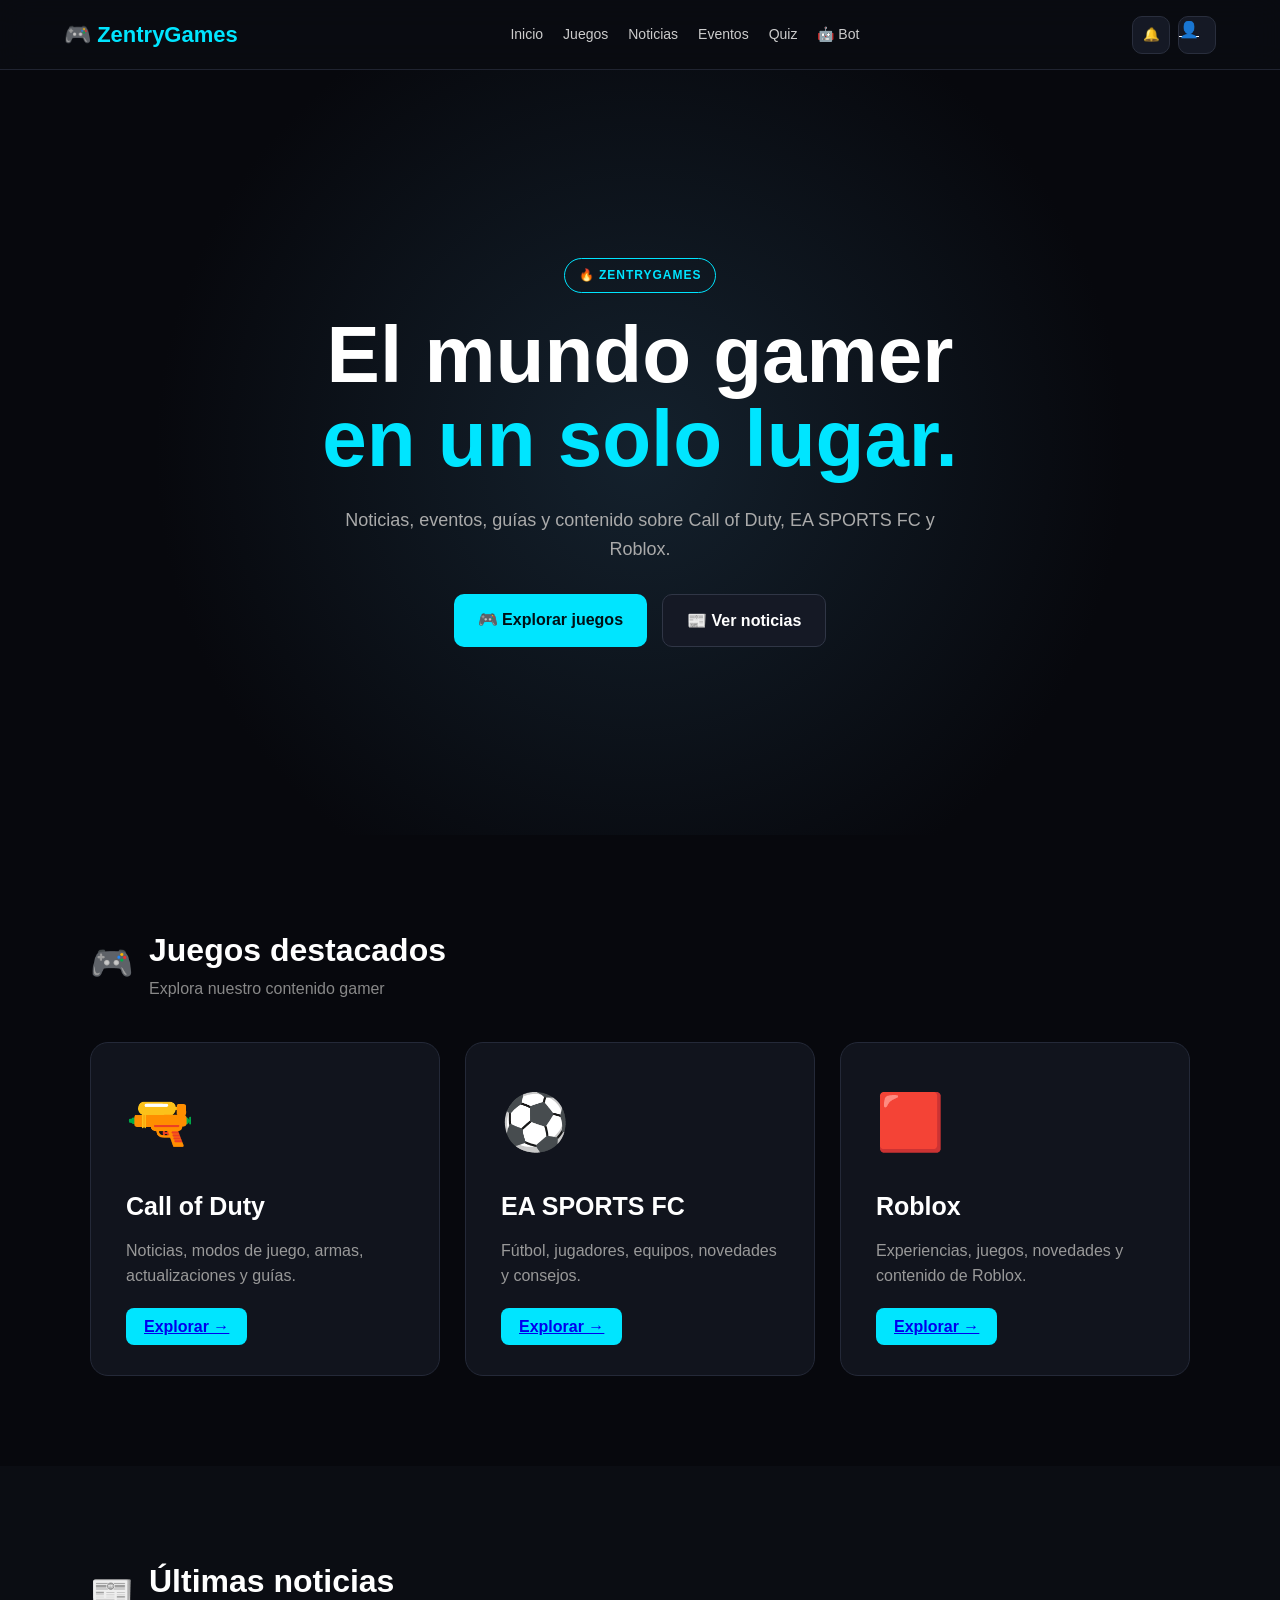
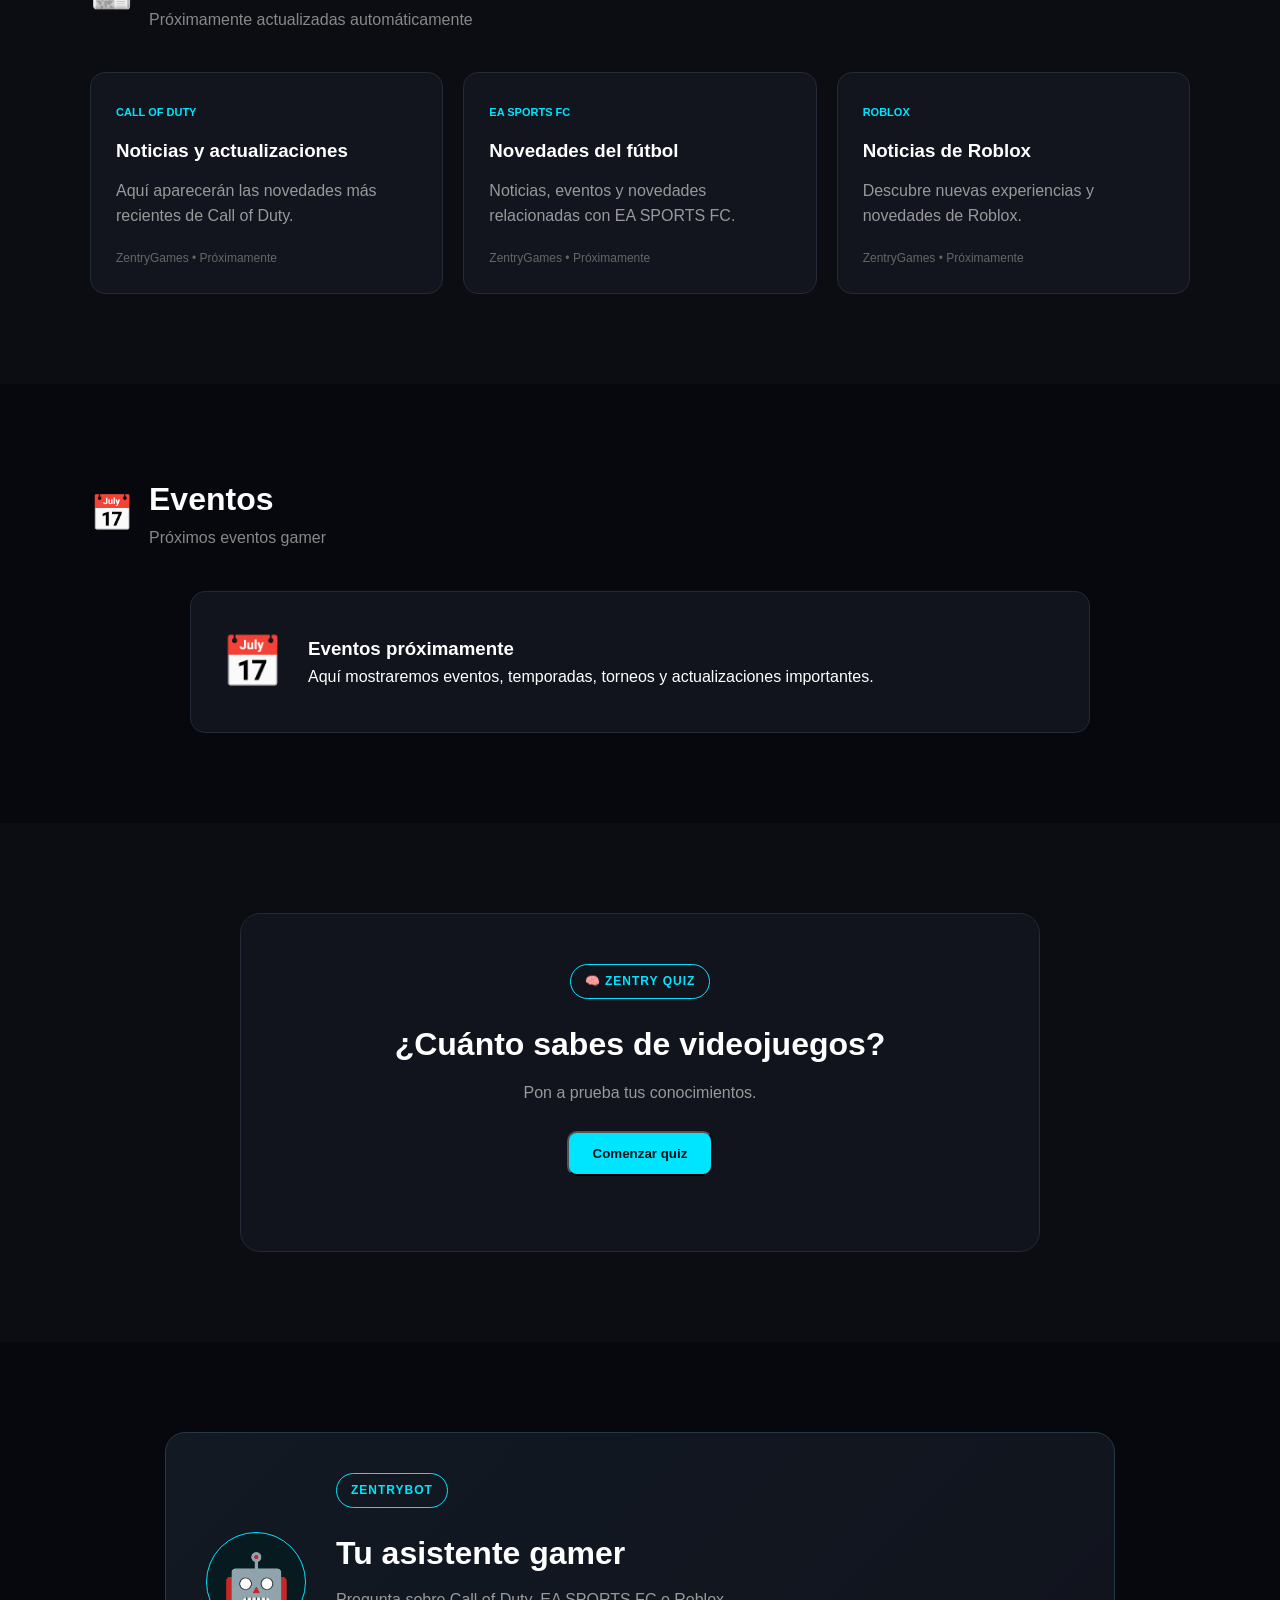
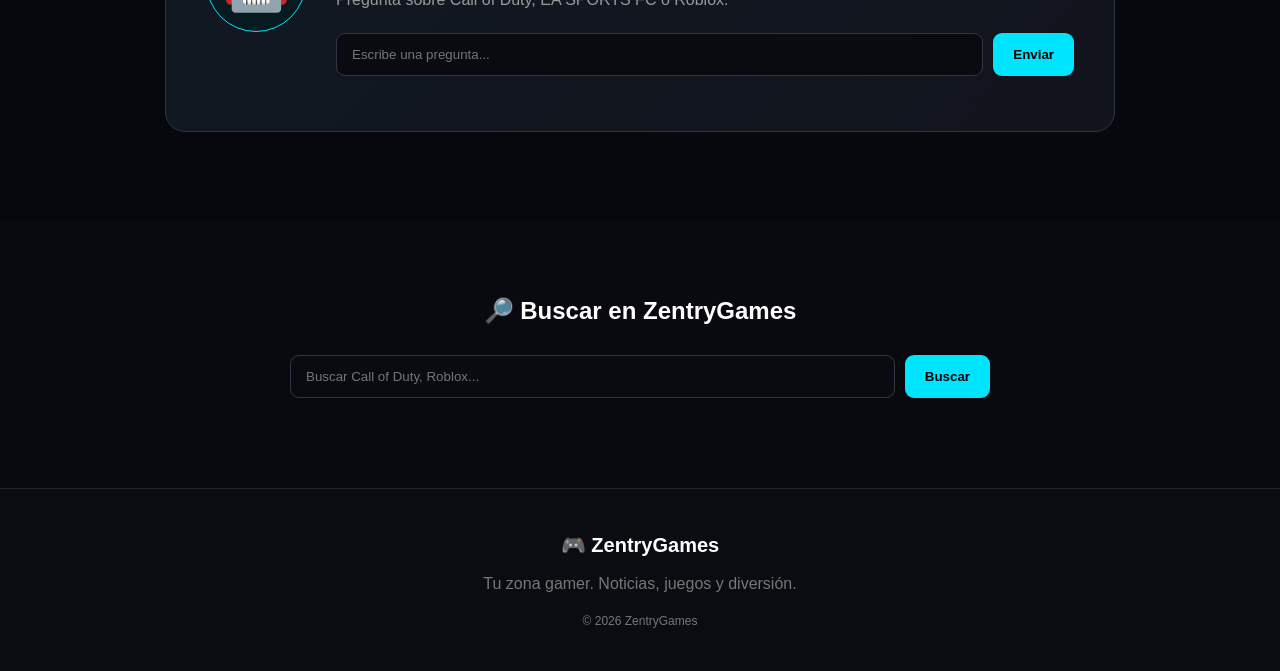
==== index.html @ 91743ddb "Update notification button with an ID" ====
<!DOCTYPE html>
<html lang="es">
<head>
    <meta charset="UTF-8">
    <meta name="viewport" content="width=device-width, initial-scale=1.0">

    <meta name="description" content="ZentryGames - Noticias, guías, eventos y contenido gamer">

    <title>ZentryGames 🎮</title>

    <link rel="stylesheet" href="style.css">
</head>

<body>

<header class="header">

    <div class="logo">
        🎮 <span>ZentryGames</span>
    </div>

    <nav class="nav">

        <a href="#inicio">Inicio</a>
        <a href="#juegos">Juegos</a>
        <a href="#noticias">Noticias</a>
        <a href="#eventos">Eventos</a>
        <a href="#quiz">Quiz</a>
        <a href="#bot">🤖 Bot</a>

    </nav>

    <div class="header-actions">

    <button id="notificationBtn" class="icon-btn" title="Notificaciones">
    🔔
    </button>

    <a href="perfil.html" class="icon-btn profile-link" title="Perfil">
        👤
    </a>

    </div>

</header>


<main>

    <!-- HERO -->

    <section id="inicio" class="hero">

        <div class="hero-content">

            <span class="badge">🔥 ZENTRYGAMES</span>

            <h1>
                El mundo gamer<br>
                <span>en un solo lugar.</span>
            </h1>

            <p>
                Noticias, eventos, guías y contenido sobre
                Call of Duty, EA SPORTS FC y Roblox.
            </p>

            <div class="hero-buttons">

                <a href="#juegos" class="btn primary">
                    🎮 Explorar juegos
                </a>

                <a href="#noticias" class="btn secondary">
                    📰 Ver noticias
                </a>

            </div>

        </div>

    </section>


    <!-- JUEGOS -->

    <section id="juegos" class="section">

        <div class="section-title">

            <span>🎮</span>

            <div>
                <h2>Juegos destacados</h2>
                <p>Explora nuestro contenido gamer</p>
            </div>

        </div>


        <div class="cards">

            <article class="game-card cod">

                <div class="game-icon">🔫</div>

                <h3>Call of Duty</h3>

                <p>
                    Noticias, modos de juego, armas,
                    actualizaciones y guías.
                </p>

                <a href="cod.html" class="card-btn"> 
                   Explorar →
                </a>

            </article>


            <article class="game-card fifa">

                <div class="game-icon">⚽</div>

                <h3>EA SPORTS FC</h3>

                <p>
                    Fútbol, jugadores, equipos,
                    novedades y consejos.
                </p>

                <a href="fc.html" class="card-btn">
                   Explorar →
                </a>
            
            </article>


            <article class="game-card roblox">

                <div class="game-icon">🟥</div>

                <h3>Roblox</h3>

                <p>
                    Experiencias, juegos, novedades
                    y contenido de Roblox.
                </p>

                <a href="roblox.html" class="card-btn">
                   Explorar →
                </a>

            </article>

        </div>

    </section>


    <!-- NOTICIAS -->

    <section id="noticias" class="section dark-section">

        <div class="section-title">

            <span>📰</span>

            <div>
                <h2>Últimas noticias</h2>
                <p>Próximamente actualizadas automáticamente</p>
            </div>

        </div>


        <div class="news-grid">

            <article class="news-card">

                <span class="news-tag">CALL OF DUTY</span>

                <h3>Noticias y actualizaciones</h3>

                <p>
                    Aquí aparecerán las novedades más recientes
                    de Call of Duty.
                </p>

                <span class="news-date">ZentryGames • Próximamente</span>

            </article>


            <article class="news-card">

                <span class="news-tag">EA SPORTS FC</span>

                <h3>Novedades del fútbol</h3>

                <p>
                    Noticias, eventos y novedades relacionadas
                    con EA SPORTS FC.
                </p>

                <span class="news-date">ZentryGames • Próximamente</span>

            </article>


            <article class="news-card">

                <span class="news-tag">ROBLOX</span>

                <h3>Noticias de Roblox</h3>

                <p>
                    Descubre nuevas experiencias y novedades
                    de Roblox.
                </p>

                <span class="news-date">ZentryGames • Próximamente</span>

            </article>

        </div>

    </section>


    <!-- EVENTOS -->

    <section id="eventos" class="section">

        <div class="section-title">

            <span>📅</span>

            <div>
                <h2>Eventos</h2>
                <p>Próximos eventos gamer</p>
            </div>

        </div>


        <div class="event-box">

            <div class="event-icon">📅</div>

            <div>

                <h3>Eventos próximamente</h3>

                <p>
                    Aquí mostraremos eventos, temporadas,
                    torneos y actualizaciones importantes.
                </p>

            </div>

        </div>

    </section>


    <!-- QUIZ -->

    <section id="quiz" class="section dark-section">

        <div class="quiz-box">

            <span class="badge">🧠 ZENTRY QUIZ</span>

            <h2>¿Cuánto sabes de videojuegos?</h2>

            <p>
                Pon a prueba tus conocimientos.
            </p>

            <button id="startQuiz" class="btn primary">
                Comenzar quiz
            </button>

            <div id="quizArea"></div>

        </div>

    </section>


    <!-- ZENTRYBOT -->

    <section id="bot" class="section">

        <div class="bot-box">

            <div class="bot-avatar">
                🤖
            </div>

            <div class="bot-content">

                <span class="badge">ZENTRYBOT</span>

                <h2>Tu asistente gamer</h2>

                <p>
                    Pregunta sobre Call of Duty, EA SPORTS FC
                    o Roblox.
                </p>

                <div class="bot-input">

                    <input
                        id="botInput"
                        type="text"
                        placeholder="Escribe una pregunta..."
                    >

                    <button id="botSend">
                        Enviar
                    </button>

                </div>

                <div id="botResponse" class="bot-response"></div>

            </div>

        </div>

    </section>


    <!-- BUSCADOR -->

    <section class="search-section">

        <h2>🔎 Buscar en ZentryGames</h2>

        <div class="search-box">

            <input
                id="searchInput"
                type="search"
                placeholder="Buscar Call of Duty, Roblox..."
            >

            <button id="searchButton">
                Buscar
            </button>

        </div>

        <div id="searchResult"></div>

    </section>

</main>


<footer>

    <div class="footer-logo">
        🎮 ZentryGames
    </div>

    <p>
        Tu zona gamer. Noticias, juegos y diversión.
    </p>

    <p class="copyright">
        © 2026 ZentryGames
    </p>

</footer>


<script src="script.js"></script>

</body>
</html>
---- style.css ----
* {
    margin: 0;
    padding: 0;
    box-sizing: border-box;
}

html {
    scroll-behavior: smooth;
}

body {
    font-family: Arial, sans-serif;
    background: #07080d;
    color: white;
    line-height: 1.6;
}


/* HEADER */

.header {
    position: sticky;
    top: 0;
    z-index: 100;

    min-height: 70px;
    padding: 15px 5%;

    display: flex;
    align-items: center;
    justify-content: space-between;
    gap: 20px;

    background: rgba(10, 12, 18, 0.92);
    backdrop-filter: blur(15px);

    border-bottom: 1px solid #202431;
}

.logo {
    font-size: 22px;
    font-weight: bold;
    white-space: nowrap;
}

.logo span {
    color: #00e5ff;
}

.nav {
    display: flex;
    gap: 20px;
    flex-wrap: wrap;
    justify-content: center;
}

.nav a {
    color: #ccc;
    text-decoration: none;
    font-size: 14px;

    transition: 0.3s;
}

.nav a:hover {
    color: #00e5ff;
}

.header-actions {
    display: flex;
    gap: 8px;
}

.icon-btn {
    width: 38px;
    height: 38px;

    padding: 0;

    background: #151925;
    color: white;

    border: 1px solid #292e3d;
    border-radius: 10px;

    cursor: pointer;
}


/* HERO */

.hero {
    min-height: 85vh;

    display: flex;
    align-items: center;
    justify-content: center;

    text-align: center;

    padding: 50px 20px;

    background:
        radial-gradient(circle at center, #14212d, #07080d 65%);
}

.hero-content {
    max-width: 850px;
}

.badge {
    display: inline-block;

    padding: 7px 14px;

    margin-bottom: 20px;

    border: 1px solid #00e5ff;
    border-radius: 50px;

    color: #00e5ff;

    font-size: 12px;
    font-weight: bold;

    letter-spacing: 1px;
}

.hero h1 {
    font-size: clamp(42px, 7vw, 80px);
    line-height: 1.05;

    margin-bottom: 25px;
}

.hero h1 span {
    color: #00e5ff;
}

.hero p {
    max-width: 650px;

    margin: auto;
    margin-bottom: 30px;

    color: #aaa;
    font-size: 18px;
}

.hero-buttons {
    display: flex;
    justify-content: center;
    gap: 15px;
    flex-wrap: wrap;
}


/* BOTONES */

.btn {
    display: inline-block;

    padding: 13px 24px;

    border-radius: 10px;

    text-decoration: none;
    font-weight: bold;

    transition: 0.3s;
}

.primary {
    background: #00e5ff;
    color: #001015;
}

.secondary {
    background: #151925;
    color: white;

    border: 1px solid #303646;
}

.btn:hover {
    transform: translateY(-3px);
}


/* SECCIONES */

.section {
    padding: 90px 5%;
}

.dark-section {
    background: #0b0d13;
}

.section-title {
    max-width: 1100px;

    margin: auto;
    margin-bottom: 40px;

    display: flex;
    align-items: center;
    gap: 15px;
}

.section-title > span {
    font-size: 35px;
}

.section-title h2 {
    font-size: 32px;
}

.section-title p {
    color: #888;
}


/* CARDS */

.cards {
    max-width: 1100px;

    margin: auto;

    display: grid;

    grid-template-columns:
        repeat(3, 1fr);

    gap: 25px;
}

.game-card {
    padding: 35px;

    min-height: 300px;

    background: #11141d;

    border: 1px solid #242938;

    border-radius: 18px;

    transition: 0.3s;

    position: relative;
    overflow: hidden;
}

.game-card:hover {
    transform: translateY(-8px);

    border-color: #00e5ff;

    box-shadow:
        0 15px 40px rgba(0, 229, 255, 0.08);
}

.game-icon {
    font-size: 55px;
    margin-bottom: 20px;
}

.game-card h3 {
    font-size: 25px;
    margin-bottom: 12px;
}

.game-card p {
    color: #999;
    margin-bottom: 25px;
}

.card-btn {
    background: #00e5ff;

    border: none;

    padding: 10px 18px;

    border-radius: 8px;

    font-weight: bold;

    cursor: pointer;

    transition: 0.3s;
}

.card-btn:hover {
    transform: scale(1.05);
}


/* NOTICIAS */

.news-grid {
    max-width: 1100px;

    margin: auto;

    display: grid;

    grid-template-columns:
        repeat(3, 1fr);

    gap: 20px;
}

.news-card {
    padding: 25px;

    background: #12151e;

    border: 1px solid #252a38;

    border-radius: 15px;

    transition: 0.3s;
}

.news-card:hover {
    transform: translateY(-5px);
}

.news-tag {
    color: #00e5ff;

    font-size: 11px;
    font-weight: bold;
}

.news-card h3 {
    margin: 12px 0;
}

.news-card p {
    color: #999;
}

.news-date {
    display: block;

    margin-top: 20px;

    color: #666;

    font-size: 12px;
}


/* EVENTOS */

.event-box {
    max-width: 900px;

    margin: auto;

    display: flex;
    align-items: center;
    gap: 25px;

    padding: 30px;

    background: #11141d;

    border: 1px solid #242938;

    border-radius: 15px;
}

.event-icon {
    font-size: 50px;
}


/* QUIZ */

.quiz-box {
    max-width: 800px;

    margin: auto;

    text-align: center;

    padding: 50px;

    background: #11141d;

    border: 1px solid #242938;

    border-radius: 20px;
}

.quiz-box h2 {
    font-size: 32px;
    margin-bottom: 10px;
}

.quiz-box p {
    color: #999;
    margin-bottom: 25px;
}

#quizArea {
    margin-top: 25px;
}


/* BOT */

.bot-box {
    max-width: 950px;

    margin: auto;

    display: flex;
    align-items: center;
    gap: 30px;

    padding: 40px;

    background:
        linear-gradient(
            135deg,
            #111923,
            #11141d
        );

    border: 1px solid #263746;

    border-radius: 20px;
}

.bot-avatar {
    min-width: 100px;
    height: 100px;

    display: flex;
    align-items: center;
    justify-content: center;

    font-size: 55px;

    background: #071a20;

    border: 1px solid #00e5ff;

    border-radius: 50%;
}

.bot-content {
    flex: 1;
}

.bot-content h2 {
    font-size: 32px;
    margin-bottom: 8px;
}

.bot-content p {
    color: #999;
    margin-bottom: 20px;
}

.bot-input {
    display: flex;
    gap: 10px;
}

.bot-input input,
.search-box input {
    flex: 1;

    padding: 13px 15px;

    background: #090b10;

    color: white;

    border: 1px solid #303646;

    border-radius: 9px;

    outline: none;
}

.bot-input input:focus,
.search-box input:focus {
    border-color: #00e5ff;
}

.bot-input button,
.search-box button {
    padding: 12px 20px;

    background: #00e5ff;

    border: none;

    border-radius: 9px;

    font-weight: bold;

    cursor: pointer;
}

.bot-response {
    margin-top: 15px;

    color: #00e5ff;
}


/* BUSCADOR */

.search-section {
    padding: 70px 5%;

    text-align: center;

    background: #080a10;
}

.search-section h2 {
    margin-bottom: 25px;
}

.search-box {
    max-width: 700px;

    margin: auto;

    display: flex;
    gap: 10px;
}

#searchResult {
    margin-top: 20px;
    color: #00e5ff;
}


/* FOOTER */

footer {
    padding: 40px 20px;

    text-align: center;

    background: #0a0c11;

    border-top: 1px solid #202431;
}

.footer-logo {
    font-size: 20px;
    font-weight: bold;
    margin-bottom: 10px;
}

footer p {
    color: #777;
}

.copyright {
    margin-top: 15px;
    font-size: 12px;
}


/* RESPONSIVE */

@media (max-width: 850px) {

    .header {
        flex-wrap: wrap;
        justify-content: center;
    }

    .cards,
    .news-grid {
        grid-template-columns: 1fr;
    }

    .bot-box {
        flex-direction: column;
        text-align: center;
    }

}


@media (max-width: 600px) {

    .nav {
        gap: 10px;
    }

    .nav a {
        font-size: 12px;
    }

    .hero {
        min-height: 75vh;
    }

    .hero h1 {
        font-size: 42px;
    }

    .hero p {
        font-size: 16px;
    }

    .section {
        padding: 65px 20px;
    }

    .section-title h2 {
        font-size: 25px;
    }

    .game-card {
        padding: 25px;
    }

    .quiz-box {
        padding: 30px 20px;
    }

    .bot-box {
        padding: 30px 20px;
    }

    .bot-input,
    .search-box {
        flex-direction: column;
    }
    
    .card-btn {
    display: inline-block;
    text-decoration: none;
    color: #001015;
    }
  
    .profile-link {
    display: flex;
    align-items: center;
    justify-content: center;
    text-decoration: none;
}
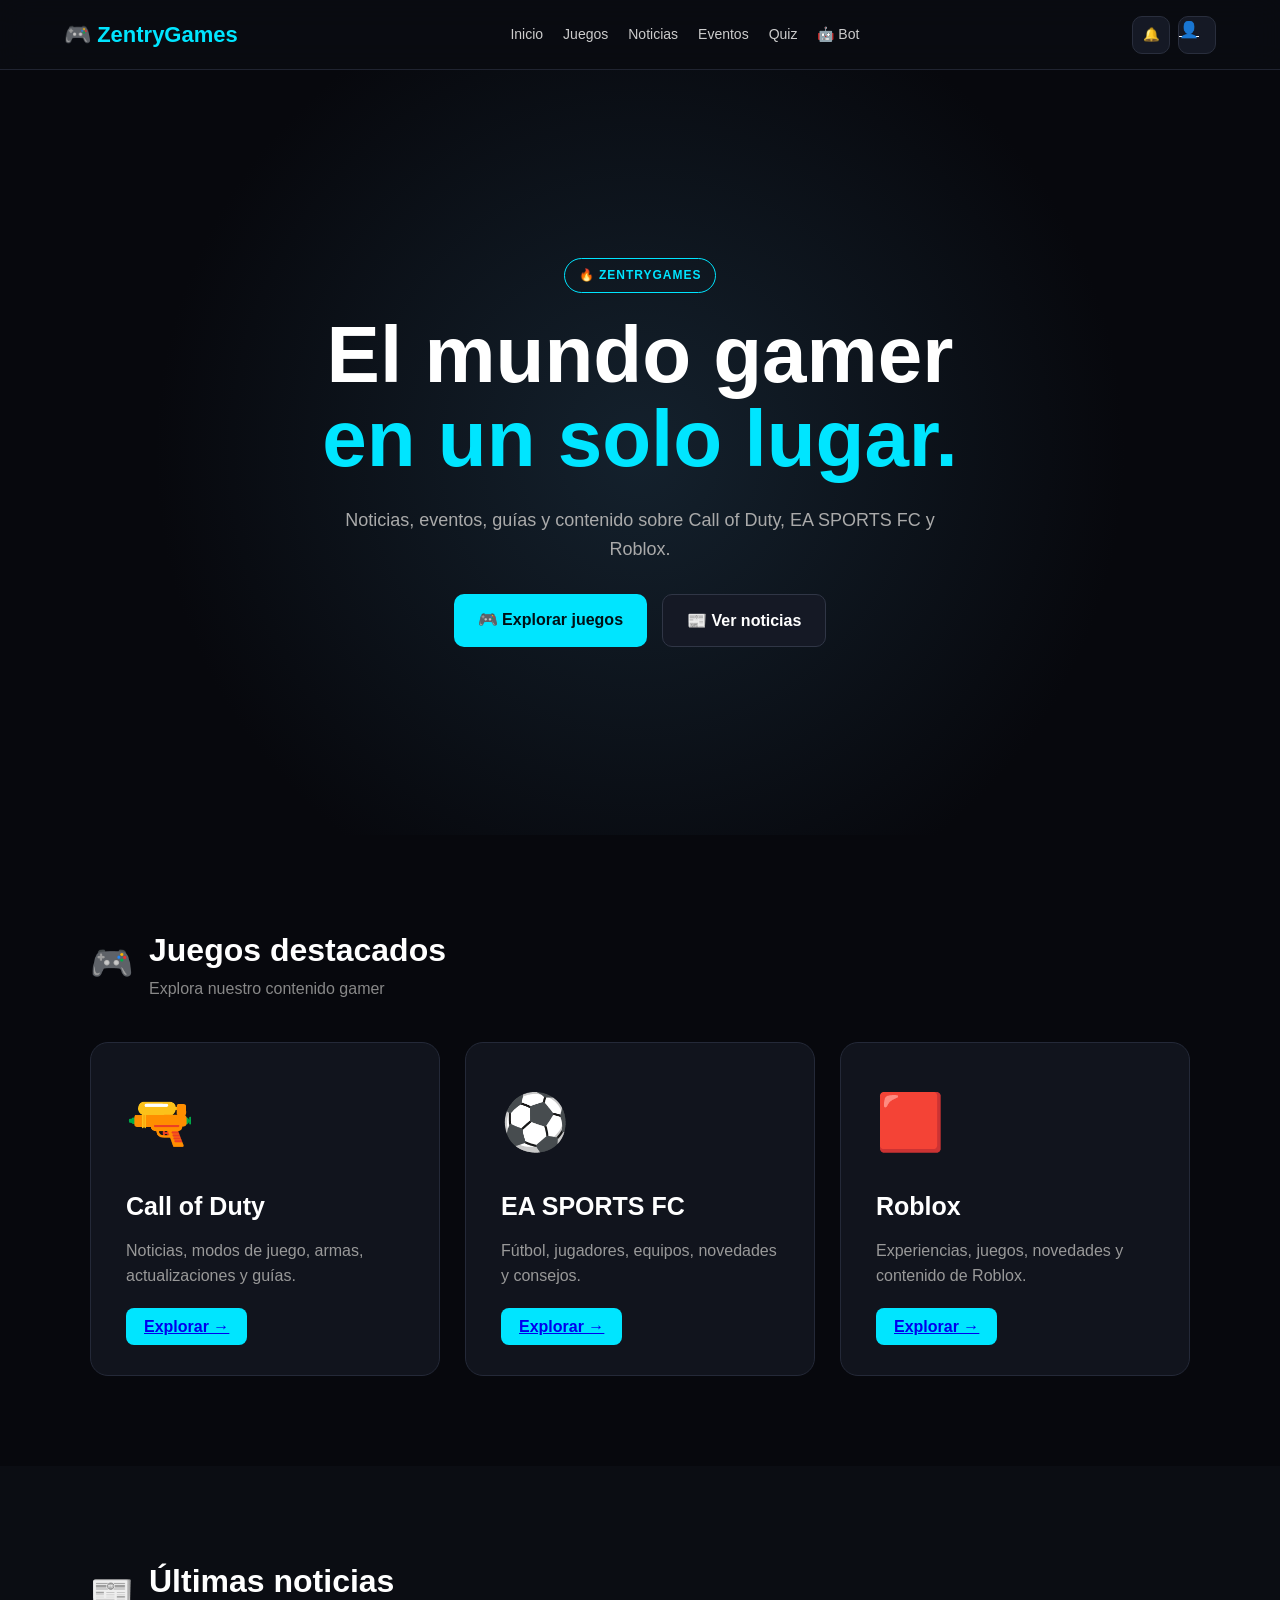
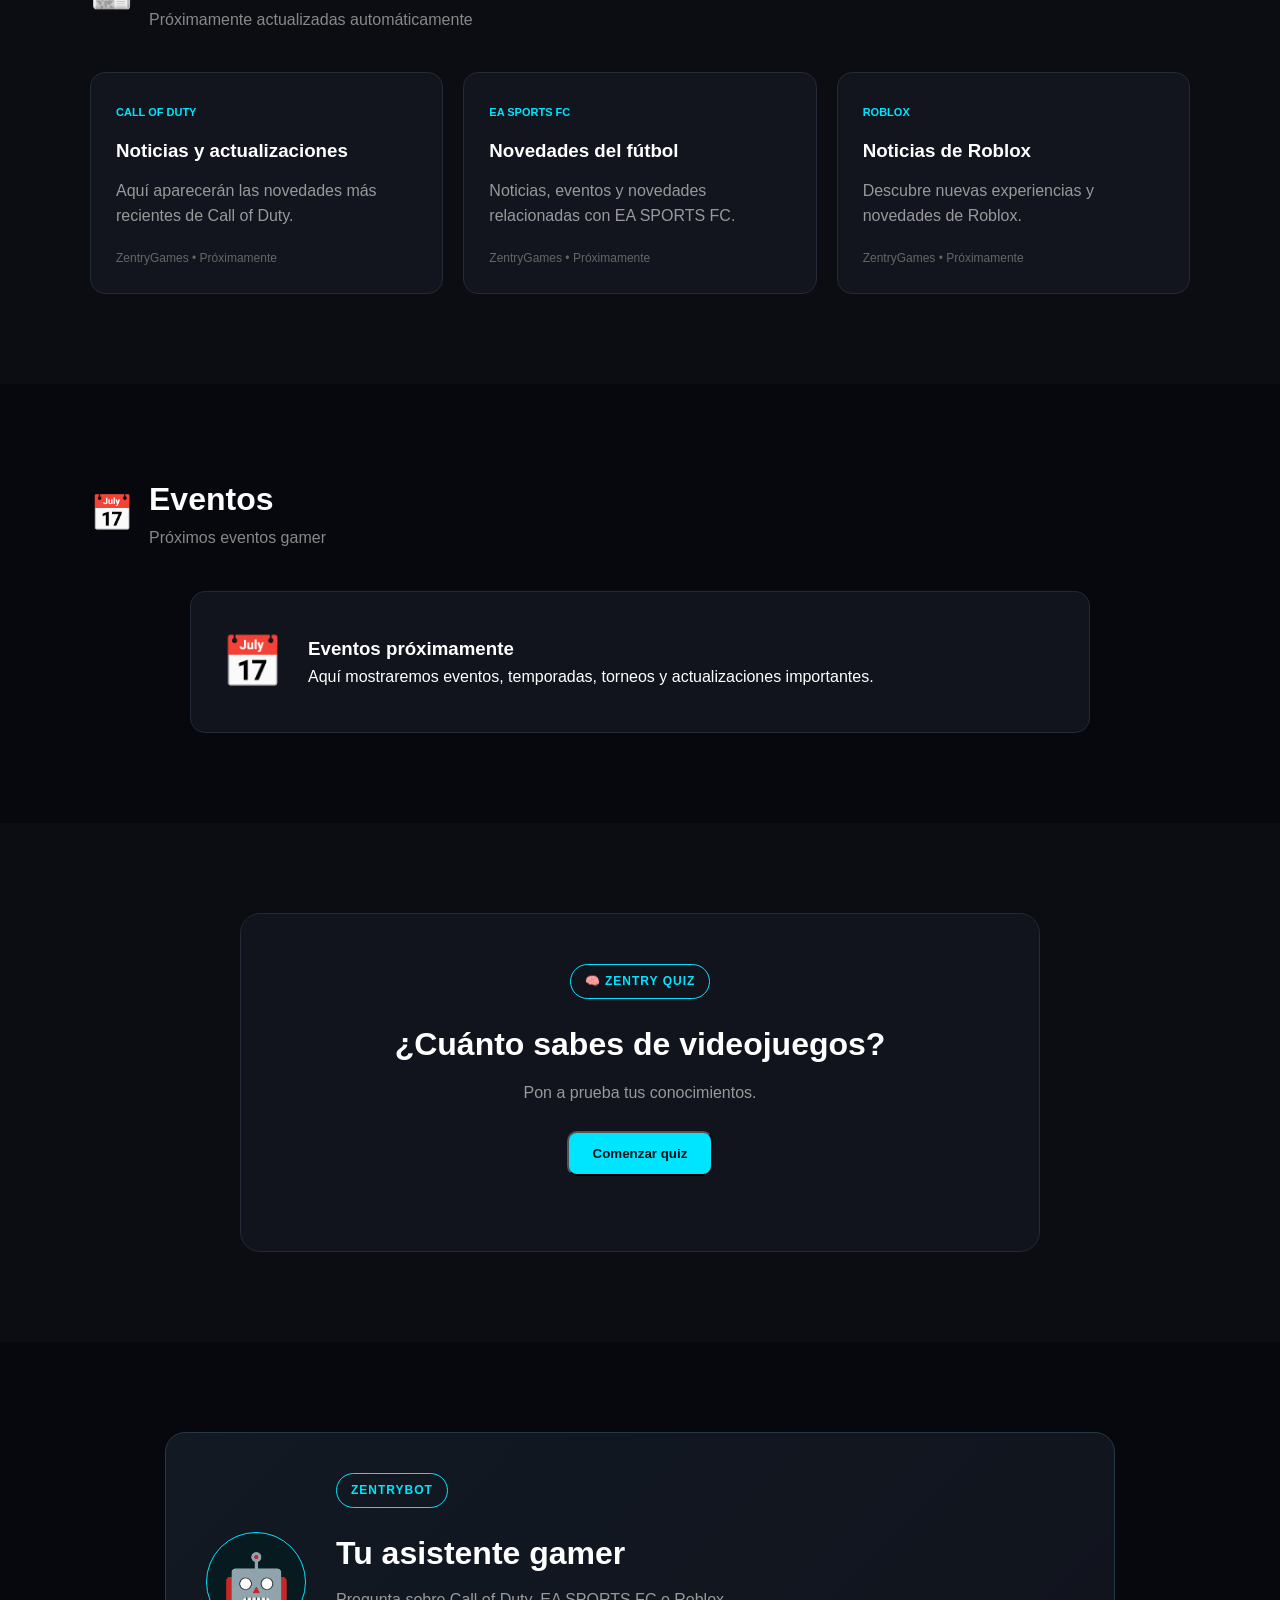
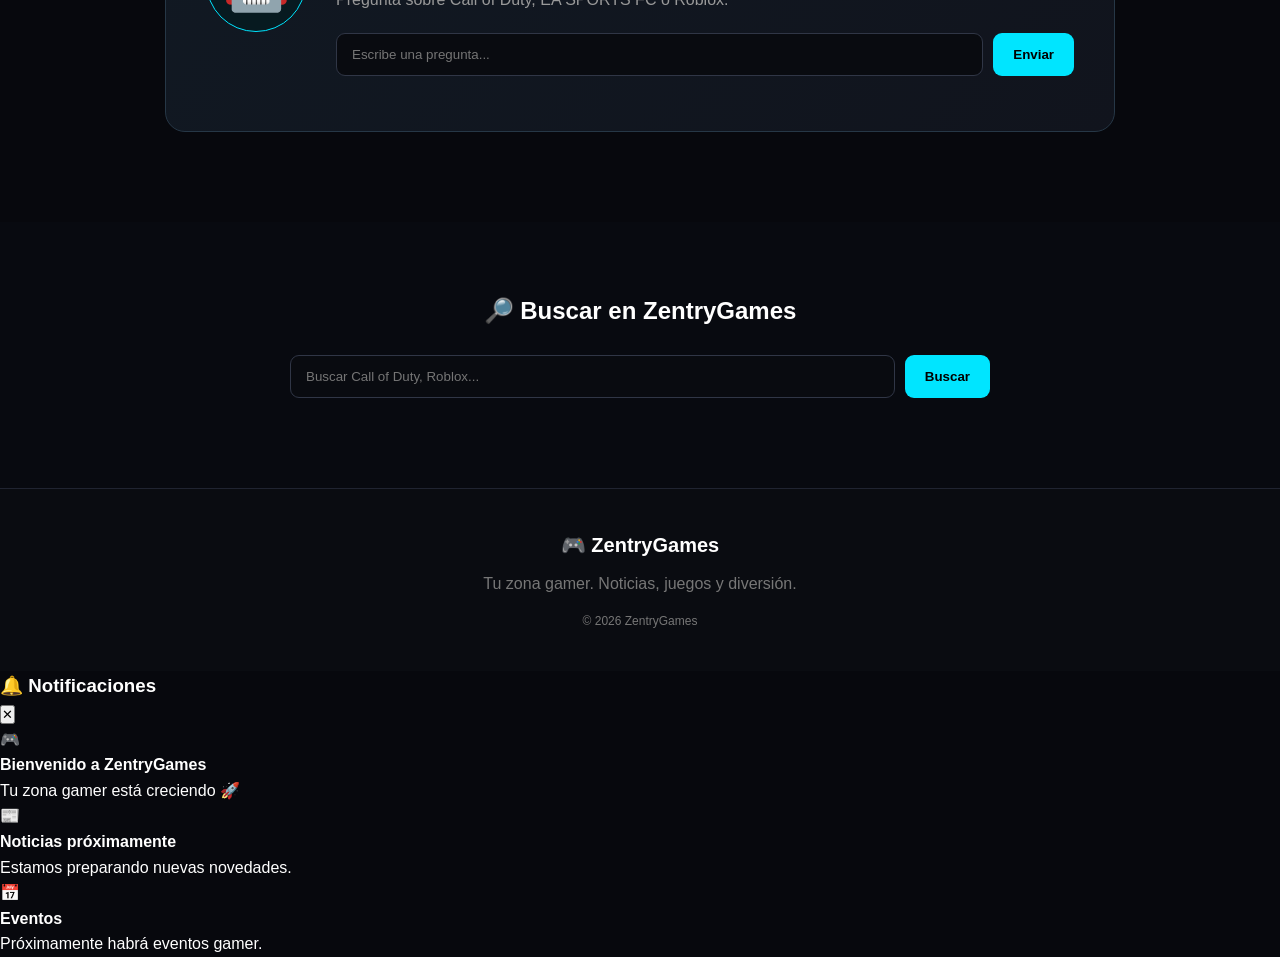
==== commit f38f3aaa: "Add notification panel to index.html Added a notification panel with multiple notification items." ====
--- a/index.html
+++ b/index.html
@@ -375,9 +375,43 @@
     </p>
 
 </footer>
-
+    
+<div id="notificationPanel" class="notification-panel">
+
+    <div class="notification-header">
+        <h3>🔔 Notificaciones</h3>
+
+        <button id="closeNotifications">✕</button>
+    </div>
+
+    <div class="notification-item">
+        <span>🎮</span>
+        <div>
+            <strong>Bienvenido a ZentryGames</strong>
+            <p>Tu zona gamer está creciendo 🚀</p>
+        </div>
+    </div>
+
+    <div class="notification-item">
+        <span>📰</span>
+        <div>
+            <strong>Noticias próximamente</strong>
+            <p>Estamos preparando nuevas novedades.</p>
+        </div>
+    </div>
+
+    <div class="notification-item">
+        <span>📅</span>
+        <div>
+            <strong>Eventos</strong>
+            <p>Próximamente habrá eventos gamer.</p>
+        </div>
+    </div>
+
+</div>
 
 <script src="script.js"></script>
 
 </body>
 </html>
+
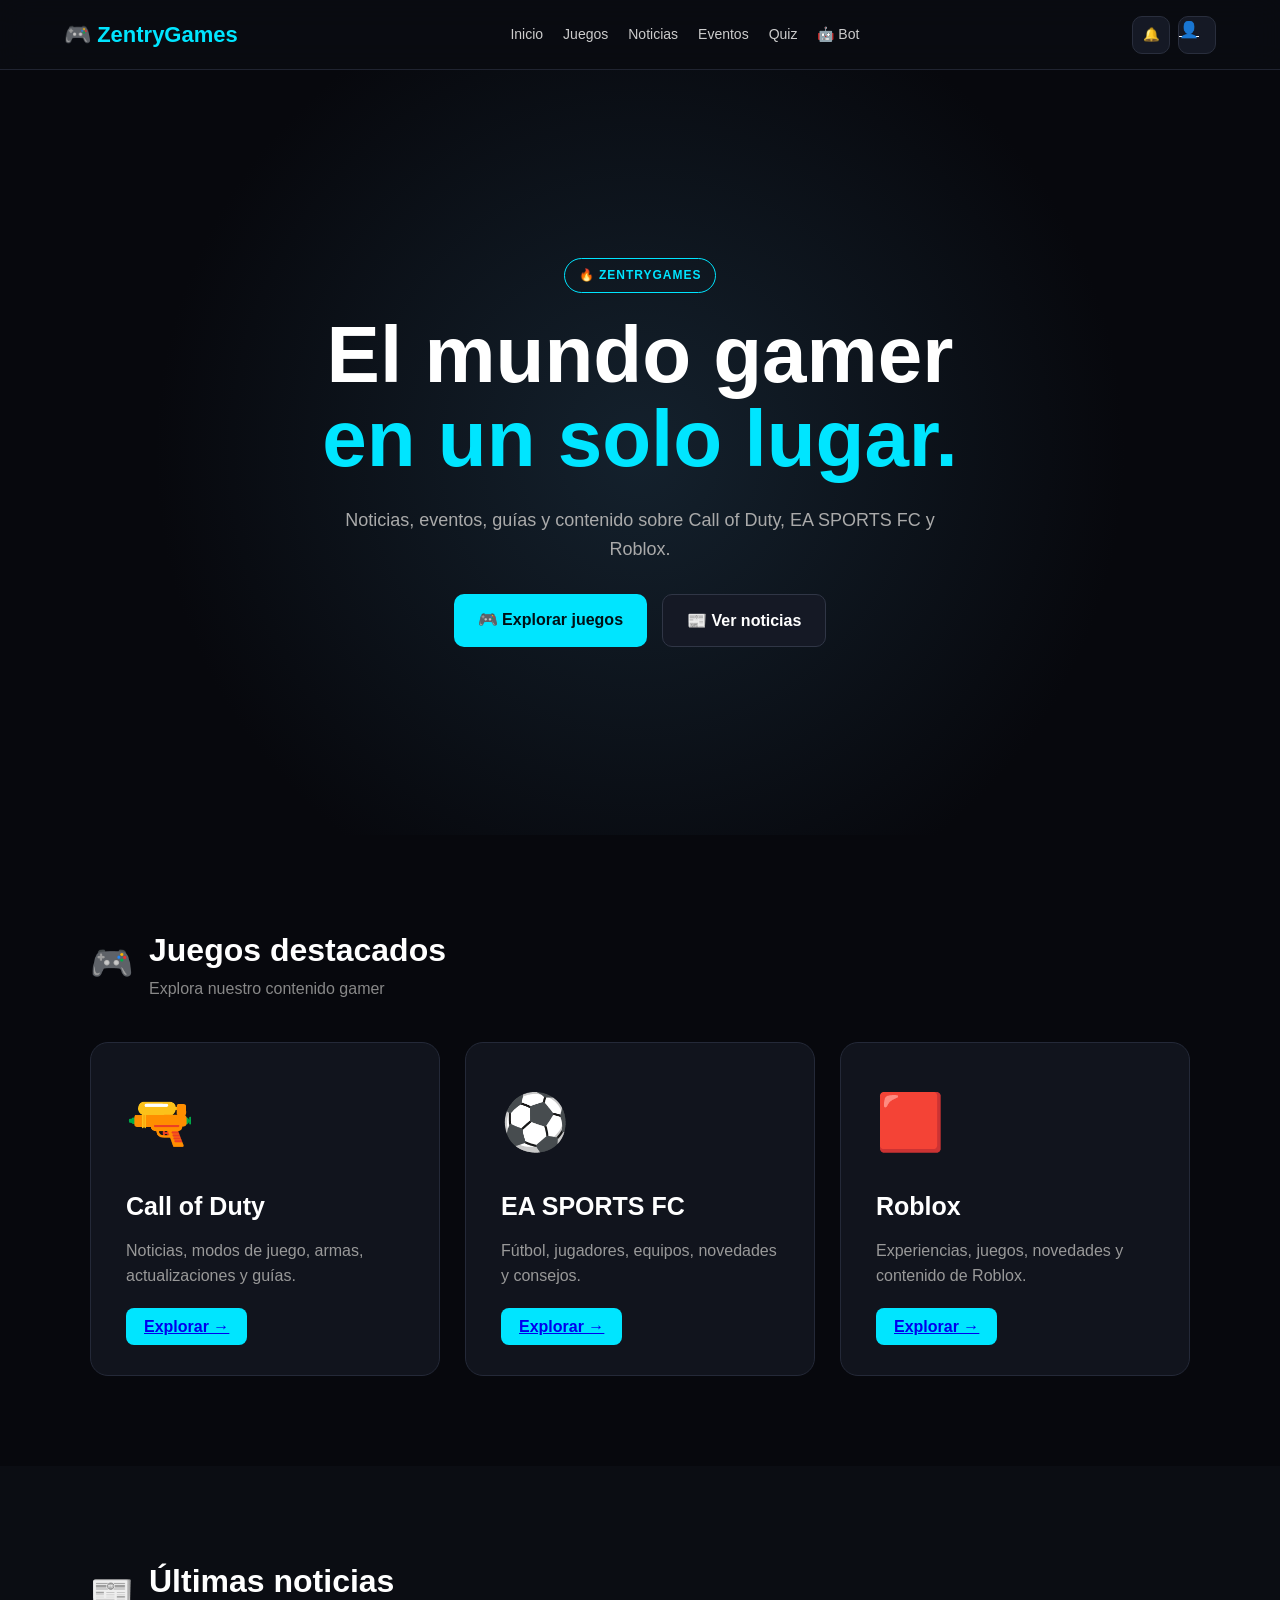
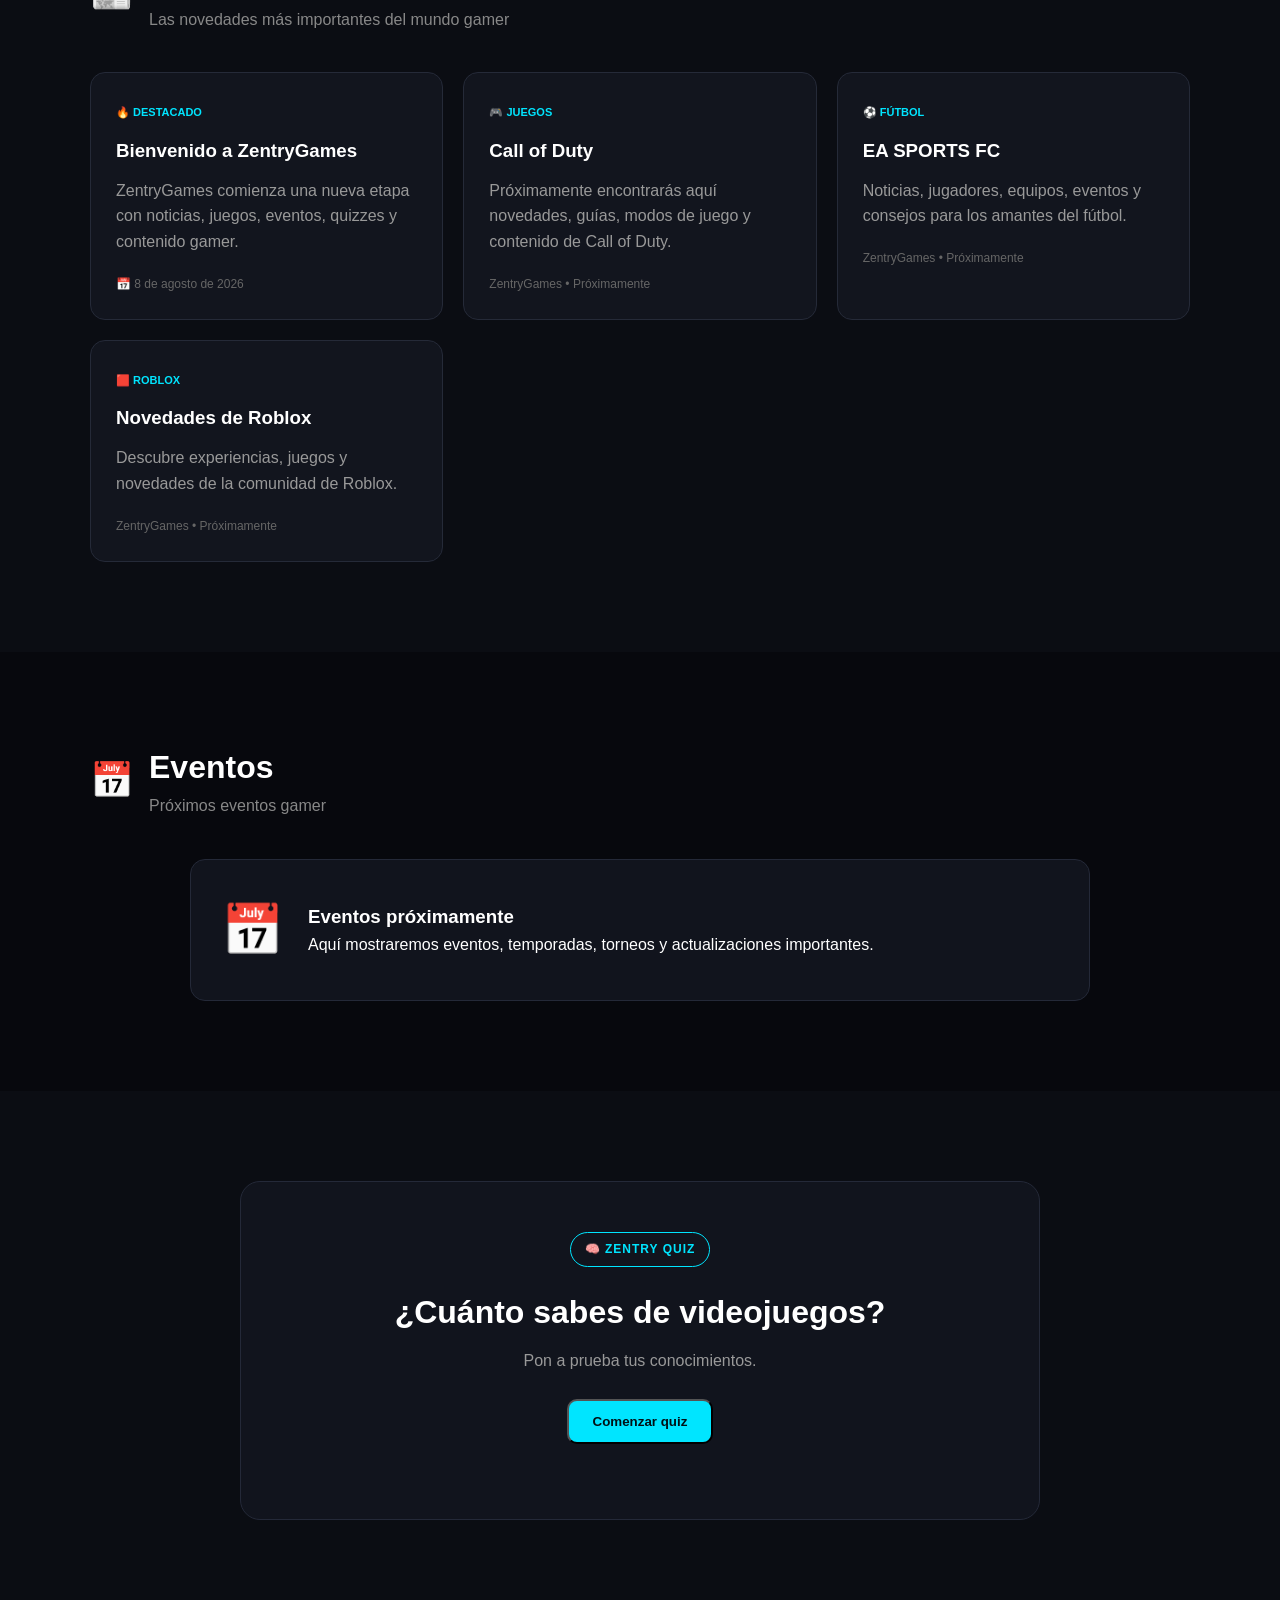
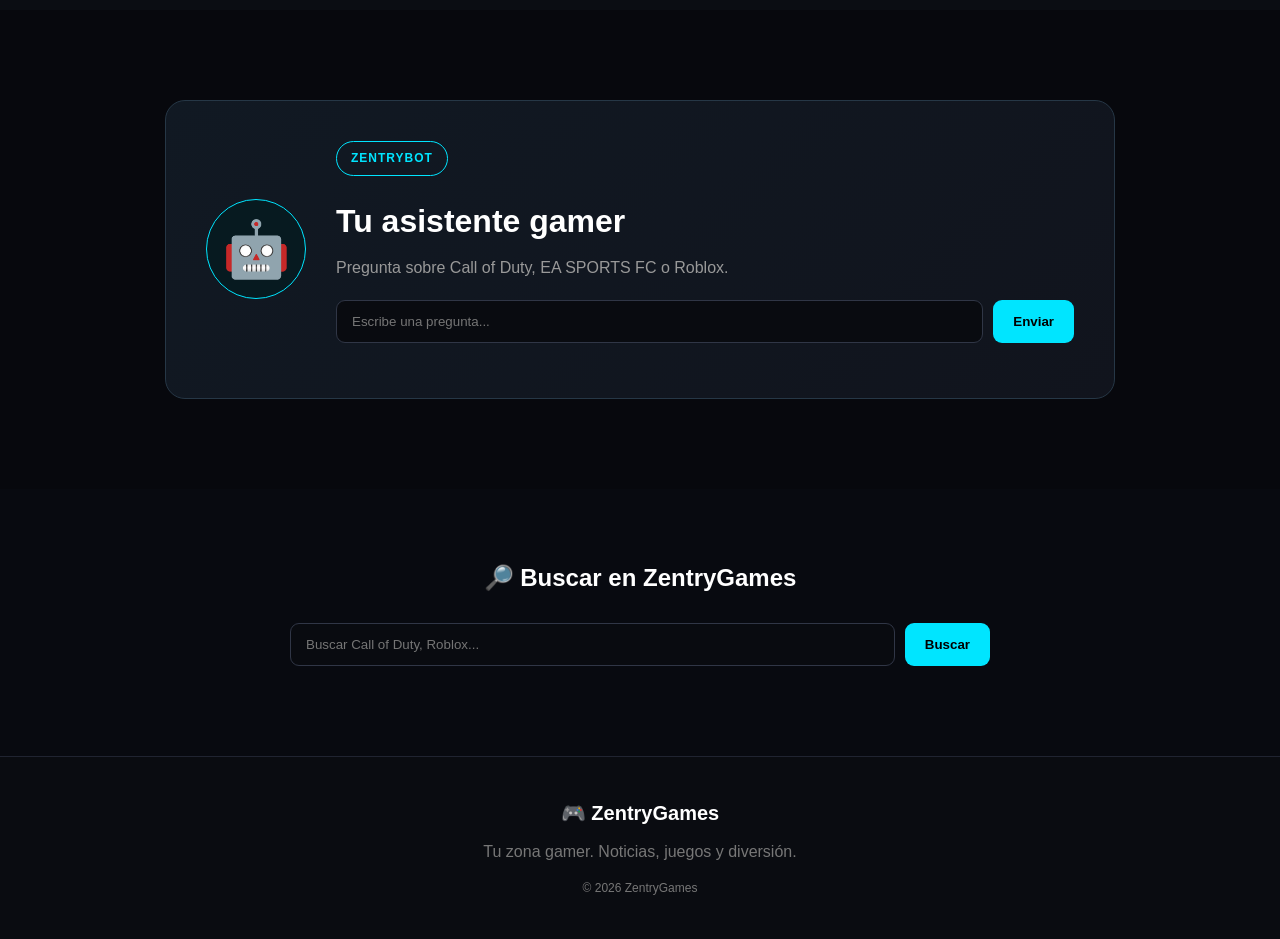
==== commit 088ca63a: "Refactor noticias section in index.html" ====
--- a/index.html
+++ b/index.html
@@ -32,7 +32,7 @@
 
     <div class="header-actions">
 
-    <button id="notificationBtn" class="icon-btn" title="Notificaciones">
+    <button class="icon-btn" title="Notificaciones" onclick="toggleNotifications()">
     🔔
     </button>
 
@@ -159,73 +159,81 @@
 
 
     <!-- NOTICIAS -->
-
-    <section id="noticias" class="section dark-section">
-
-        <div class="section-title">
-
-            <span>📰</span>
-
-            <div>
-                <h2>Últimas noticias</h2>
-                <p>Próximamente actualizadas automáticamente</p>
-            </div>
-
-        </div>
-
-
-        <div class="news-grid">
-
-            <article class="news-card">
-
-                <span class="news-tag">CALL OF DUTY</span>
-
-                <h3>Noticias y actualizaciones</h3>
-
-                <p>
-                    Aquí aparecerán las novedades más recientes
-                    de Call of Duty.
-                </p>
-
-                <span class="news-date">ZentryGames • Próximamente</span>
-
-            </article>
-
-
-            <article class="news-card">
-
-                <span class="news-tag">EA SPORTS FC</span>
-
-                <h3>Novedades del fútbol</h3>
-
-                <p>
-                    Noticias, eventos y novedades relacionadas
-                    con EA SPORTS FC.
-                </p>
-
-                <span class="news-date">ZentryGames • Próximamente</span>
-
-            </article>
-
-
-            <article class="news-card">
-
-                <span class="news-tag">ROBLOX</span>
-
-                <h3>Noticias de Roblox</h3>
-
-                <p>
-                    Descubre nuevas experiencias y novedades
-                    de Roblox.
-                </p>
-
-                <span class="news-date">ZentryGames • Próximamente</span>
-
-            </article>
-
-        </div>
-
-    </section>
+    
+<section id="noticias" class="section dark-section"><div class="section-title">
+    <span>📰</span>
+
+    <div>
+        <h2>Últimas noticias</h2>
+        <p>Las novedades más importantes del mundo gamer</p>
+    </div>
+</div>
+
+<div class="news-grid">
+
+    <article class="news-card">
+        <span class="news-tag">🔥 DESTACADO</span>
+
+        <h3>Bienvenido a ZentryGames</h3>
+
+        <p>
+            ZentryGames comienza una nueva etapa con noticias,
+            juegos, eventos, quizzes y contenido gamer.
+        </p>
+
+        <span class="news-date">
+            📅 8 de agosto de 2026
+        </span>
+    </article>
+
+    <article class="news-card">
+        <span class="news-tag">🎮 JUEGOS</span>
+
+        <h3>Call of Duty</h3>
+
+        <p>
+            Próximamente encontrarás aquí novedades,
+            guías, modos de juego y contenido de Call of Duty.
+        </p>
+
+        <span class="news-date">
+            ZentryGames • Próximamente
+        </span>
+    </article>
+
+    <article class="news-card">
+        <span class="news-tag">⚽ FÚTBOL</span>
+
+        <h3>EA SPORTS FC</h3>
+
+        <p>
+            Noticias, jugadores, equipos, eventos y
+            consejos para los amantes del fútbol.
+        </p>
+
+        <span class="news-date">
+            ZentryGames • Próximamente
+        </span>
+    </article>
+
+    <article class="news-card">
+        <span class="news-tag">🟥 ROBLOX</span>
+
+        <h3>Novedades de Roblox</h3>
+
+        <p>
+            Descubre experiencias, juegos y novedades
+            de la comunidad de Roblox.
+        </p>
+
+        <span class="news-date">
+            ZentryGames • Próximamente
+        </span>
+    </article>
+
+</div>
+
+</section>
 
 
     <!-- EVENTOS -->
--- a/style.css
+++ b/style.css
@@ -649,10 +649,40 @@
     text-decoration: none;
     color: #001015;
     }
-  
-    .profile-link {
-    display: flex;
-    align-items: center;
-    justify-content: center;
-    text-decoration: none;
-}
+    
+      .profile-link {
+        display: flex;
+        align-items: center;
+        justify-content: center;
+        text-decoration: none;
+    }
+
+}
+
+/* ==============================
+   NOTIFICACIONES
+   ============================== */
+
+.notification-panel {
+    display: none;
+
+    position: fixed;
+    top: 80px;
+    right: 25px;
+
+    width: 330px;
+
+    background: #11141d;
+    color: white;
+
+    border: 1px solid #00e5ff;
+    border-radius: 15px;
+
+    padding: 20px;
+
+    z-index: 9999;
+}
+
+.notification-panel.show {
+    display: block;
+}
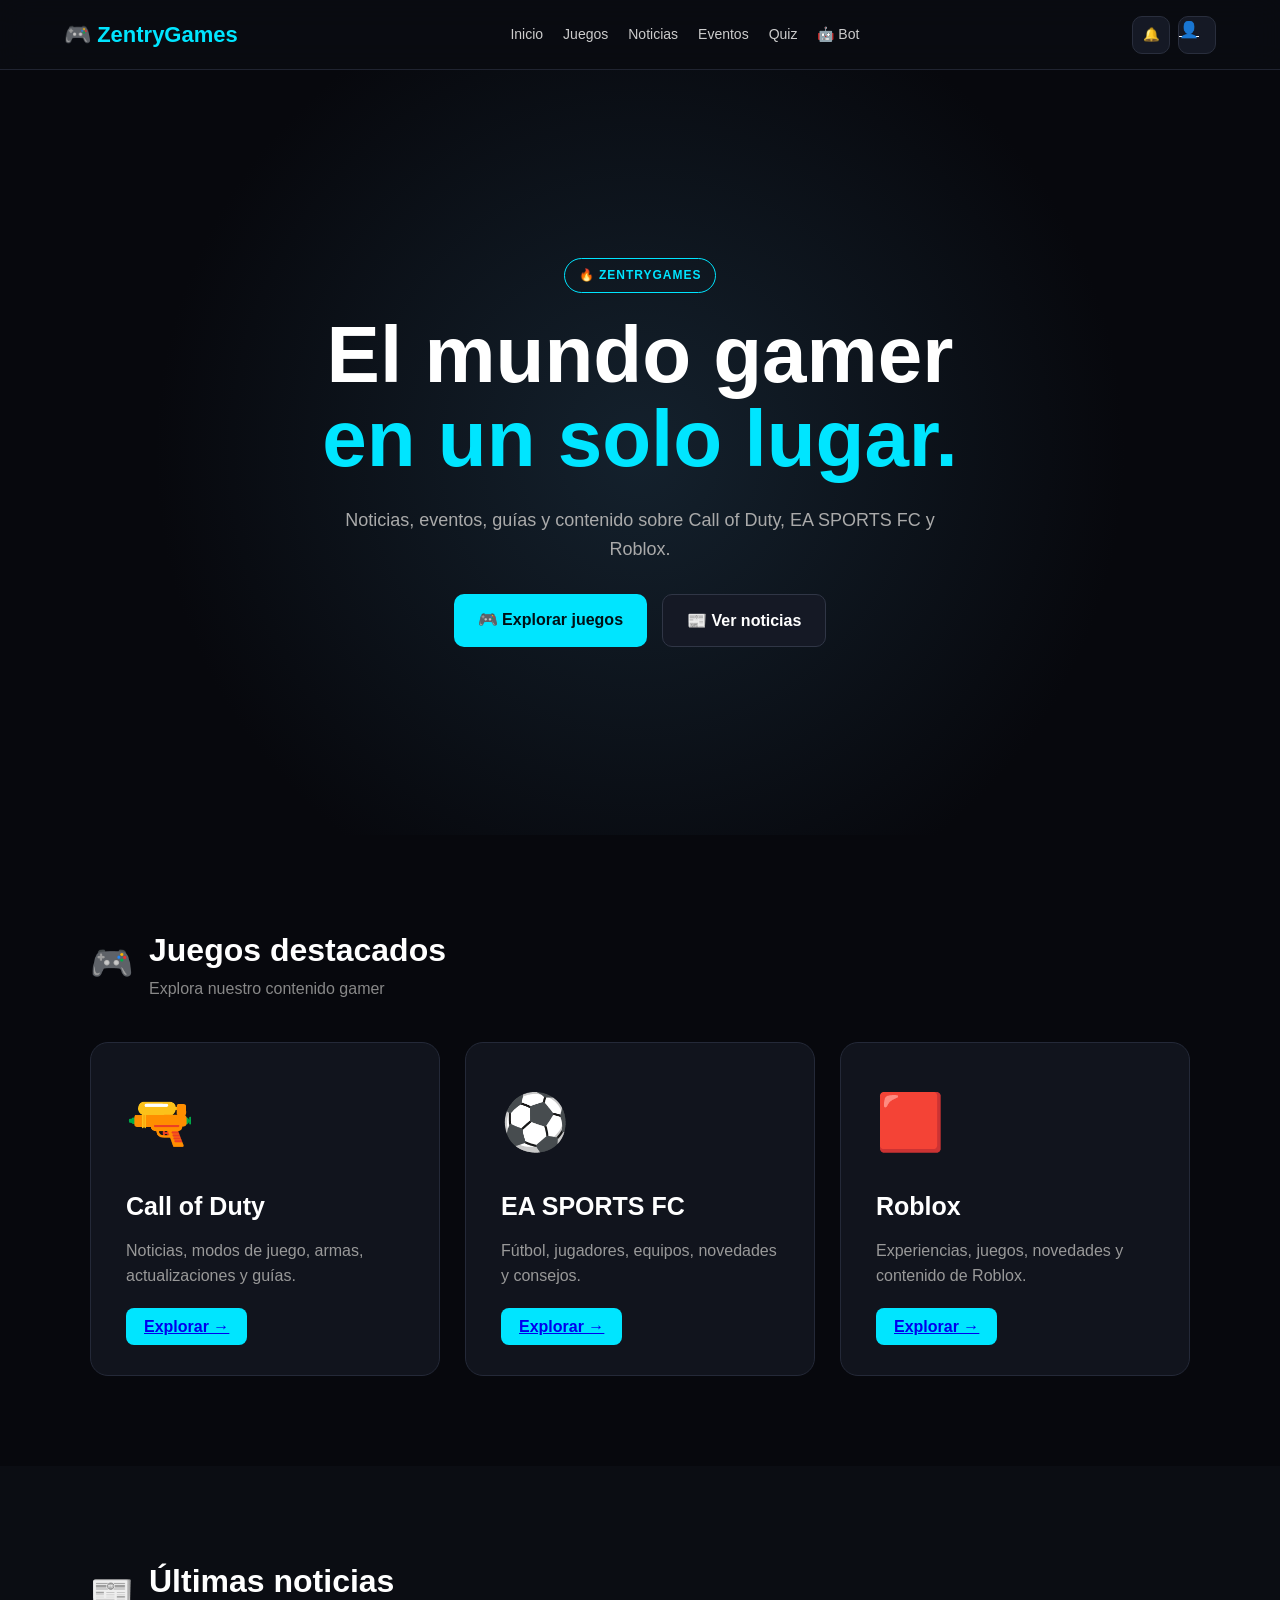
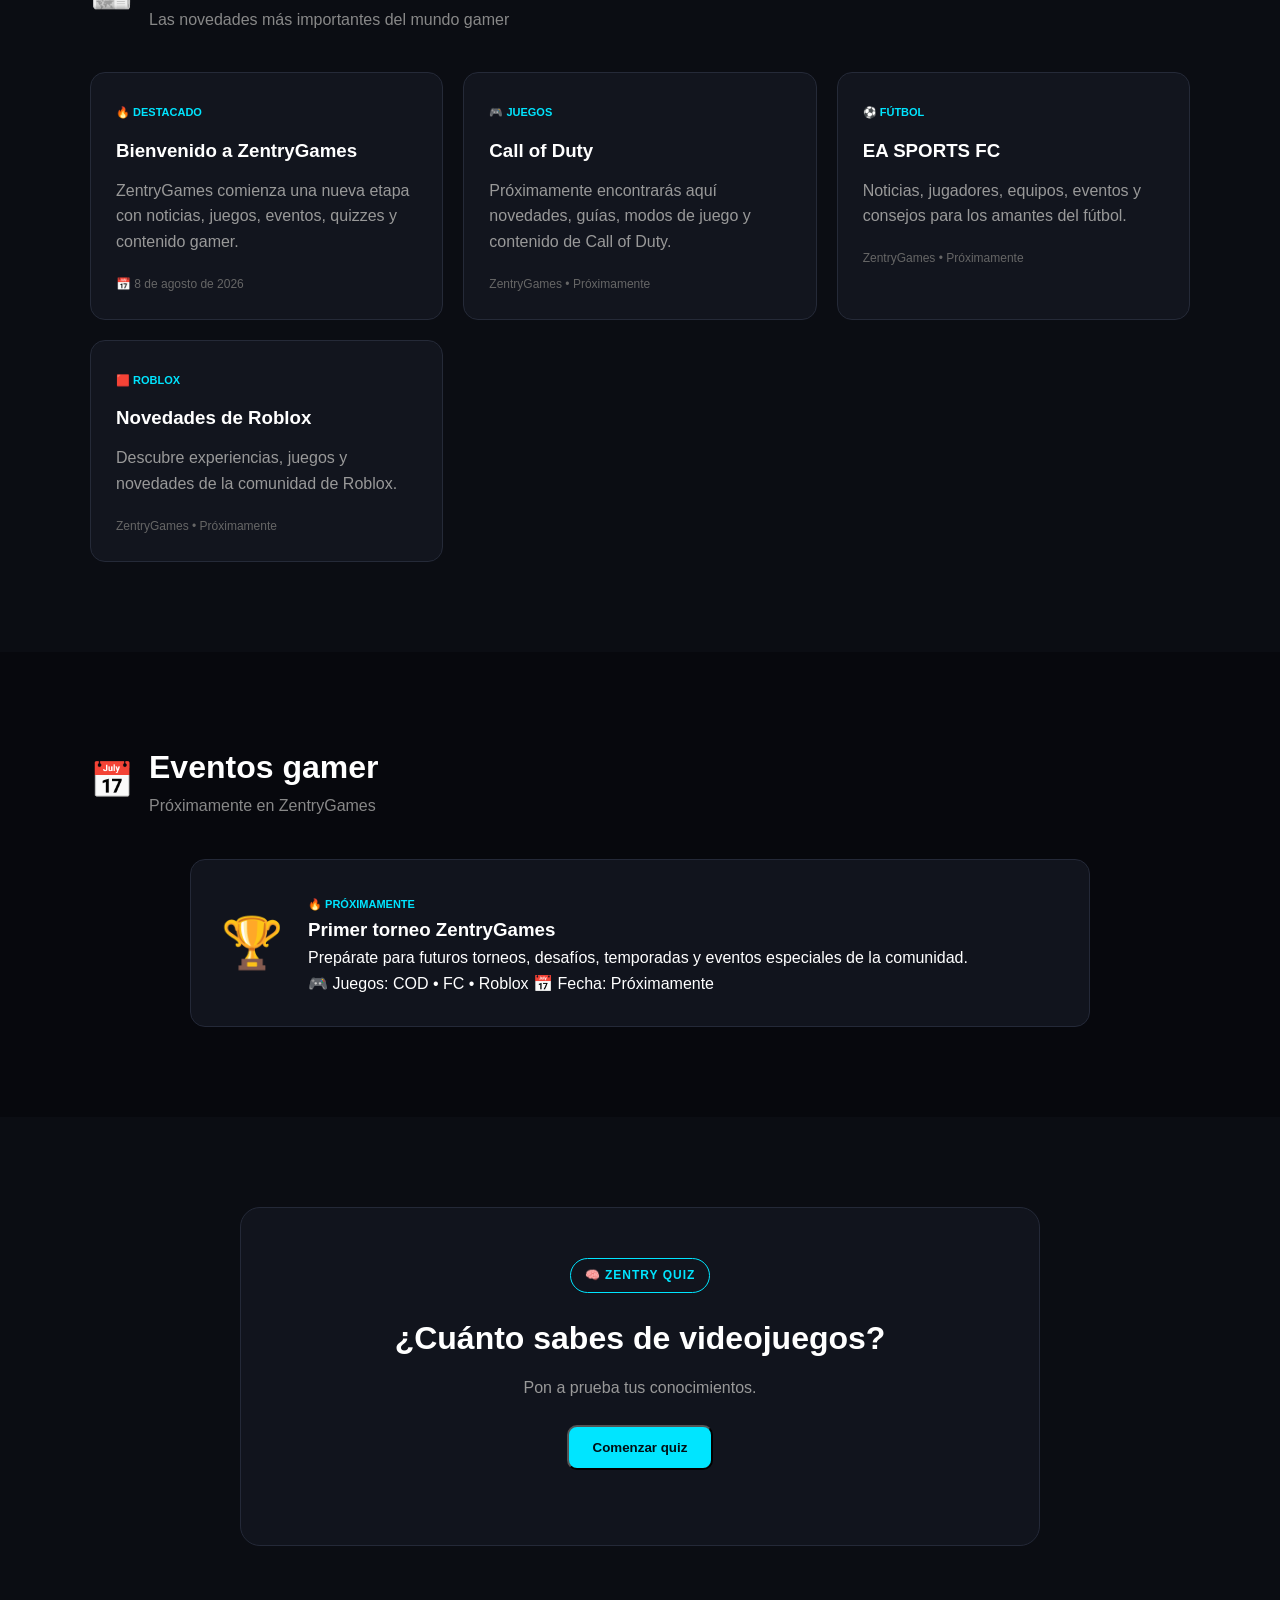
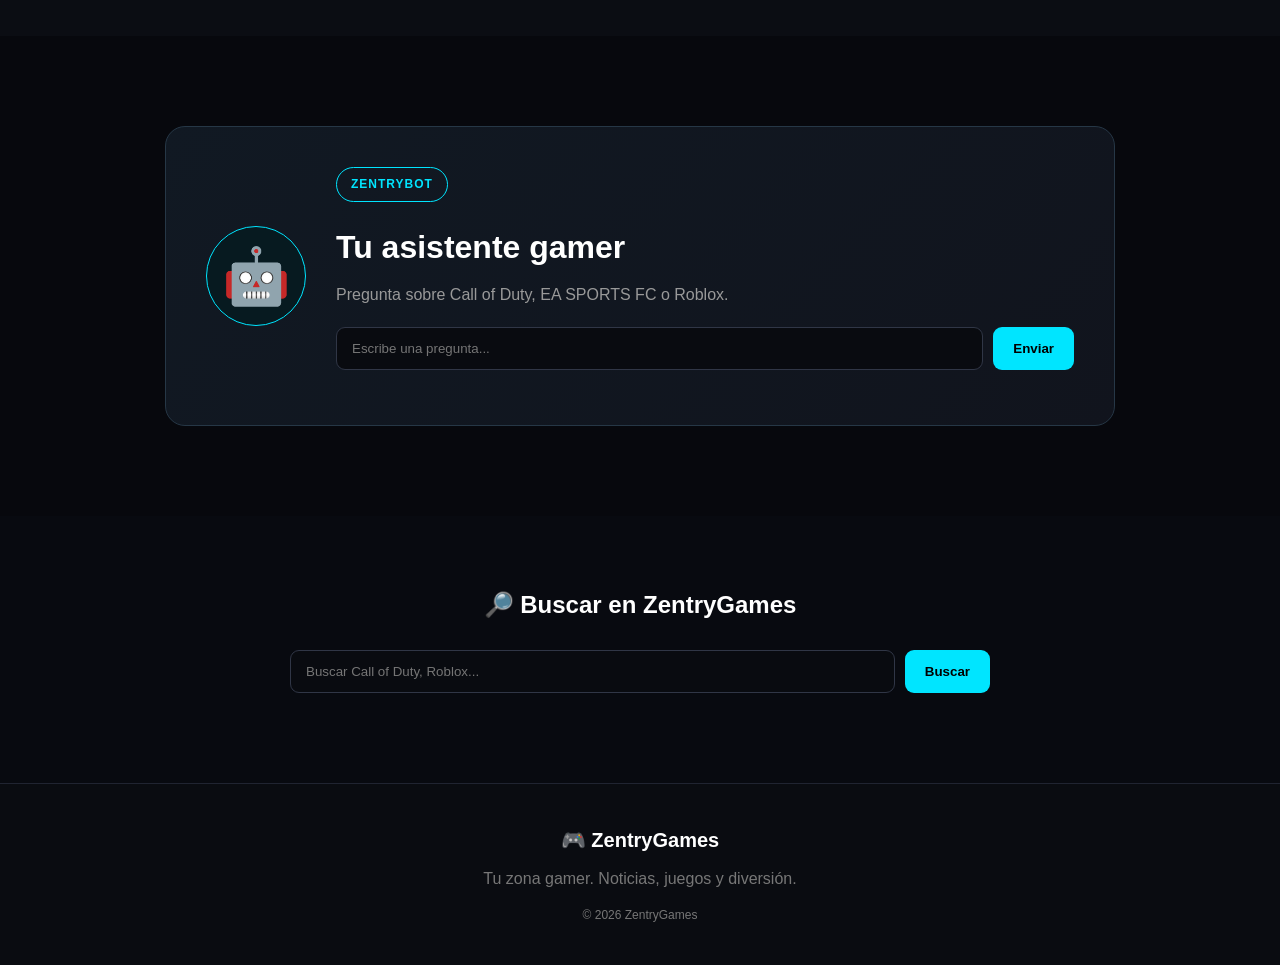
==== commit c9814de0: "Refactor eventos section in index.html" ====
--- a/index.html
+++ b/index.html
@@ -237,39 +237,45 @@
 
 
     <!-- EVENTOS -->
-
-    <section id="eventos" class="section">
-
-        <div class="section-title">
-
-            <span>📅</span>
-
-            <div>
-                <h2>Eventos</h2>
-                <p>Próximos eventos gamer</p>
-            </div>
-
-        </div>
-
-
-        <div class="event-box">
-
-            <div class="event-icon">📅</div>
-
-            <div>
-
-                <h3>Eventos próximamente</h3>
-
-                <p>
-                    Aquí mostraremos eventos, temporadas,
-                    torneos y actualizaciones importantes.
-                </p>
-
-            </div>
-
-        </div>
-
-    </section>
+    
+    <section id="eventos" class="section"><div class="section-title">
+
+    <span>📅</span>
+
+    <div>
+        <h2>Eventos gamer</h2>
+        <p>Próximamente en ZentryGames</p>
+    </div>
+
+</div>
+
+<div class="event-box">
+
+    <div class="event-icon">🏆</div>
+
+    <div>
+
+        <span class="news-tag">🔥 PRÓXIMAMENTE</span>
+
+        <h3>Primer torneo ZentryGames</h3>
+
+        <p>
+            Prepárate para futuros torneos, desafíos,
+            temporadas y eventos especiales de la comunidad.
+        </p>
+
+        <div class="event-info">
+            <span>🎮 Juegos: COD • FC • Roblox</span>
+            <span>📅 Fecha: Próximamente</span>
+        </div>
+
+    </div>
+
+</div>
+
+    </section>
+
+    
 
 
     <!-- QUIZ -->
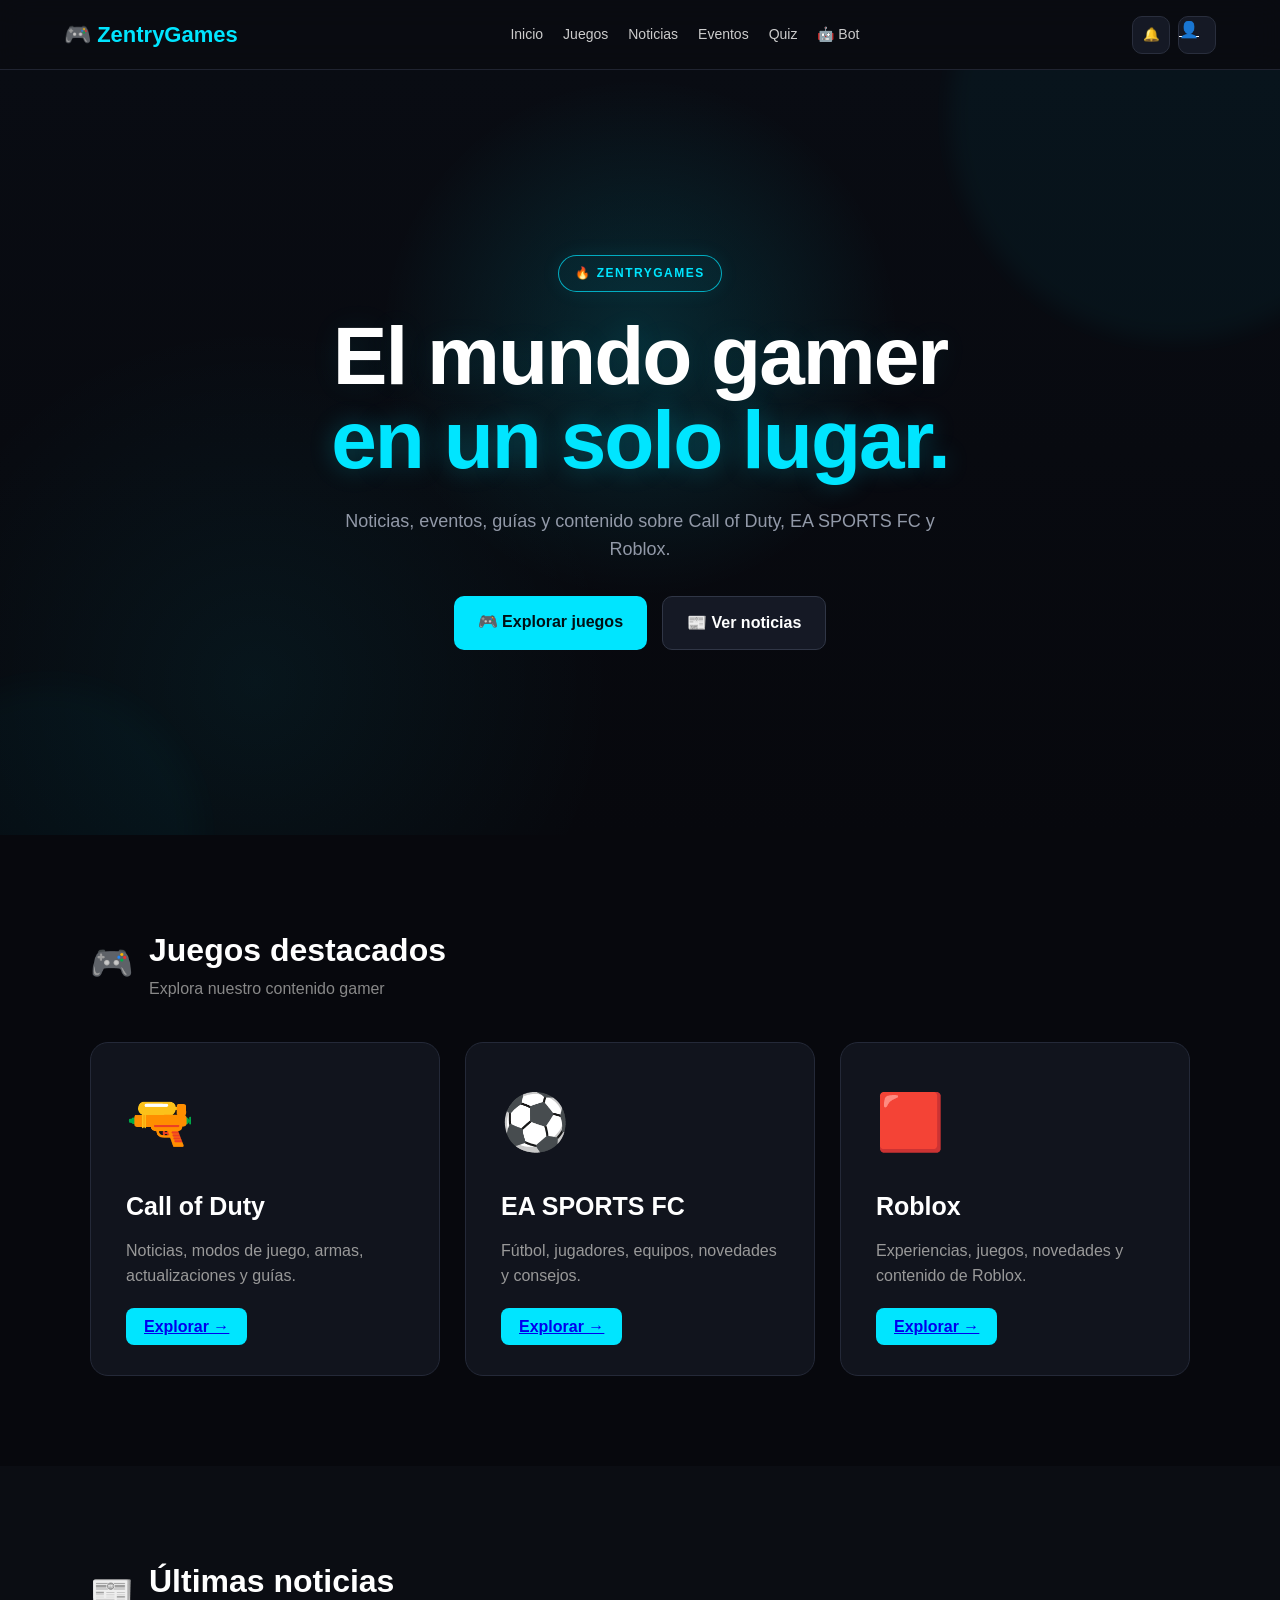
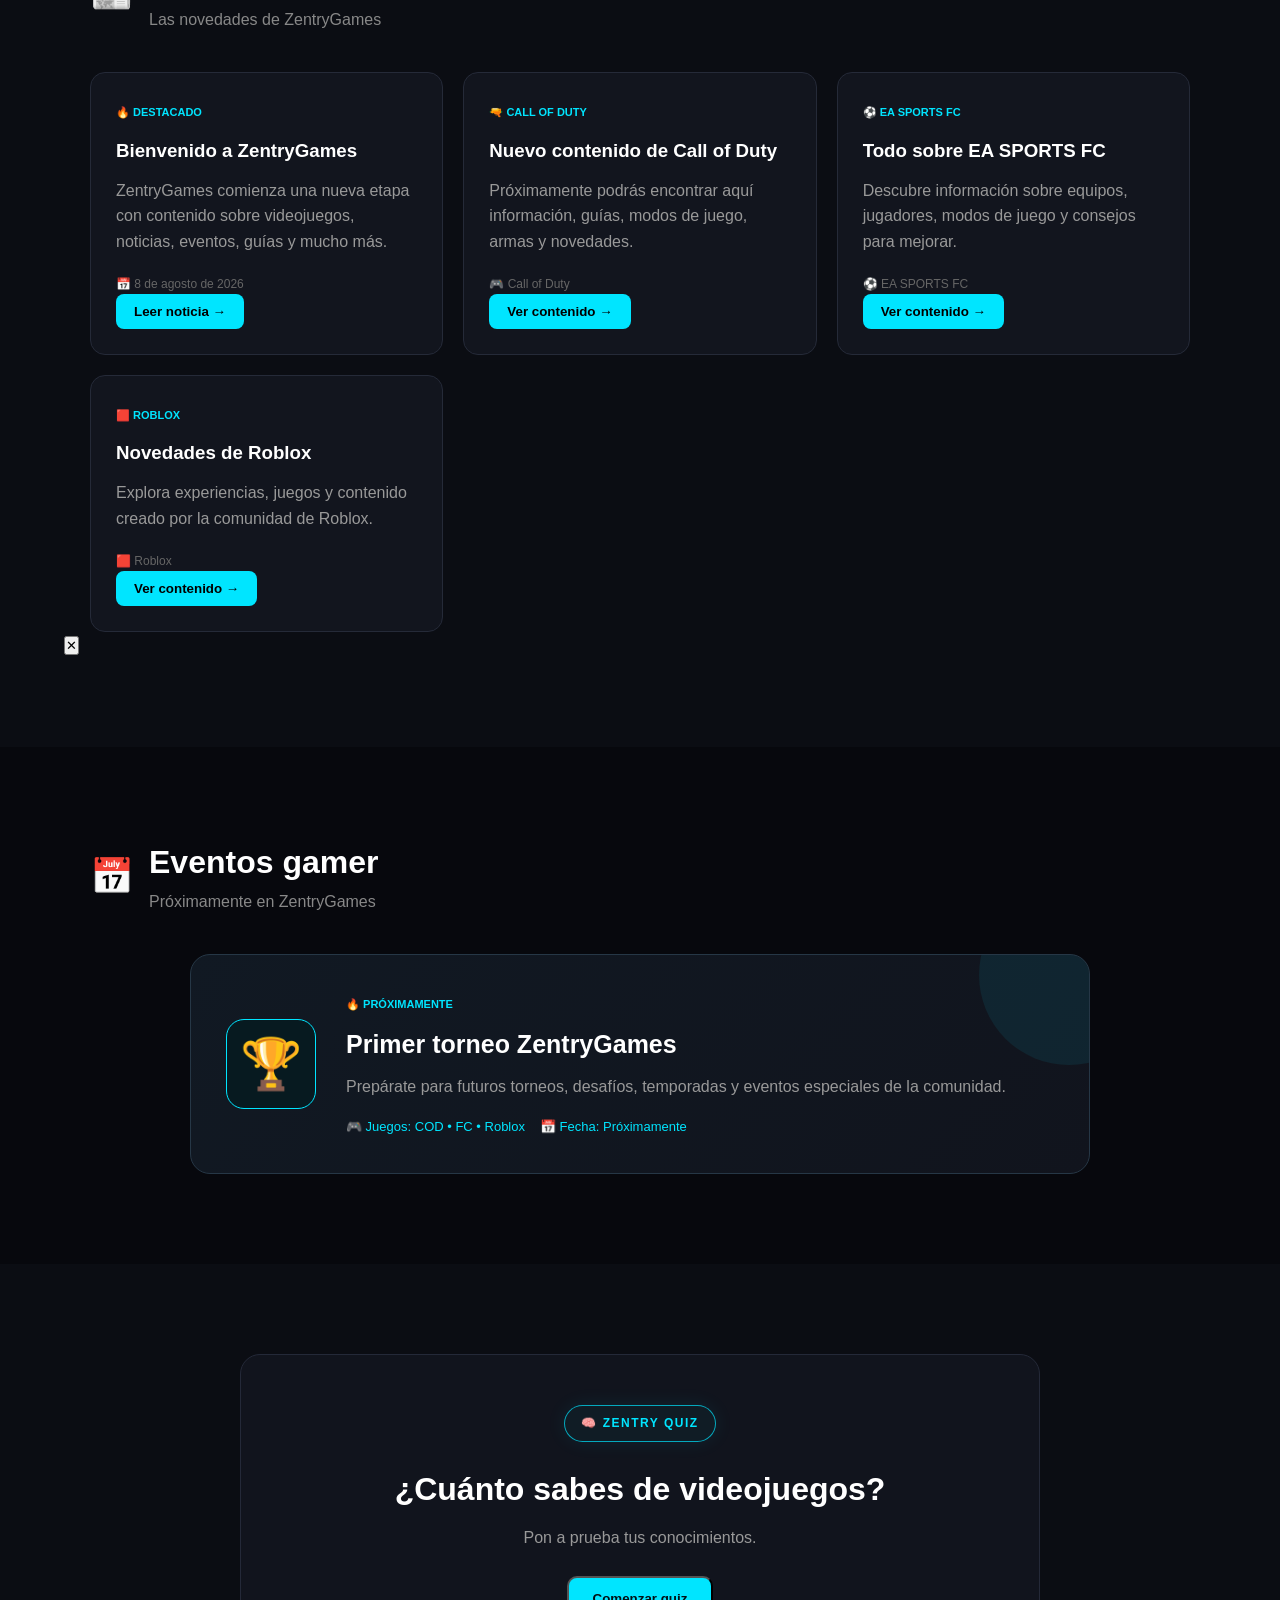
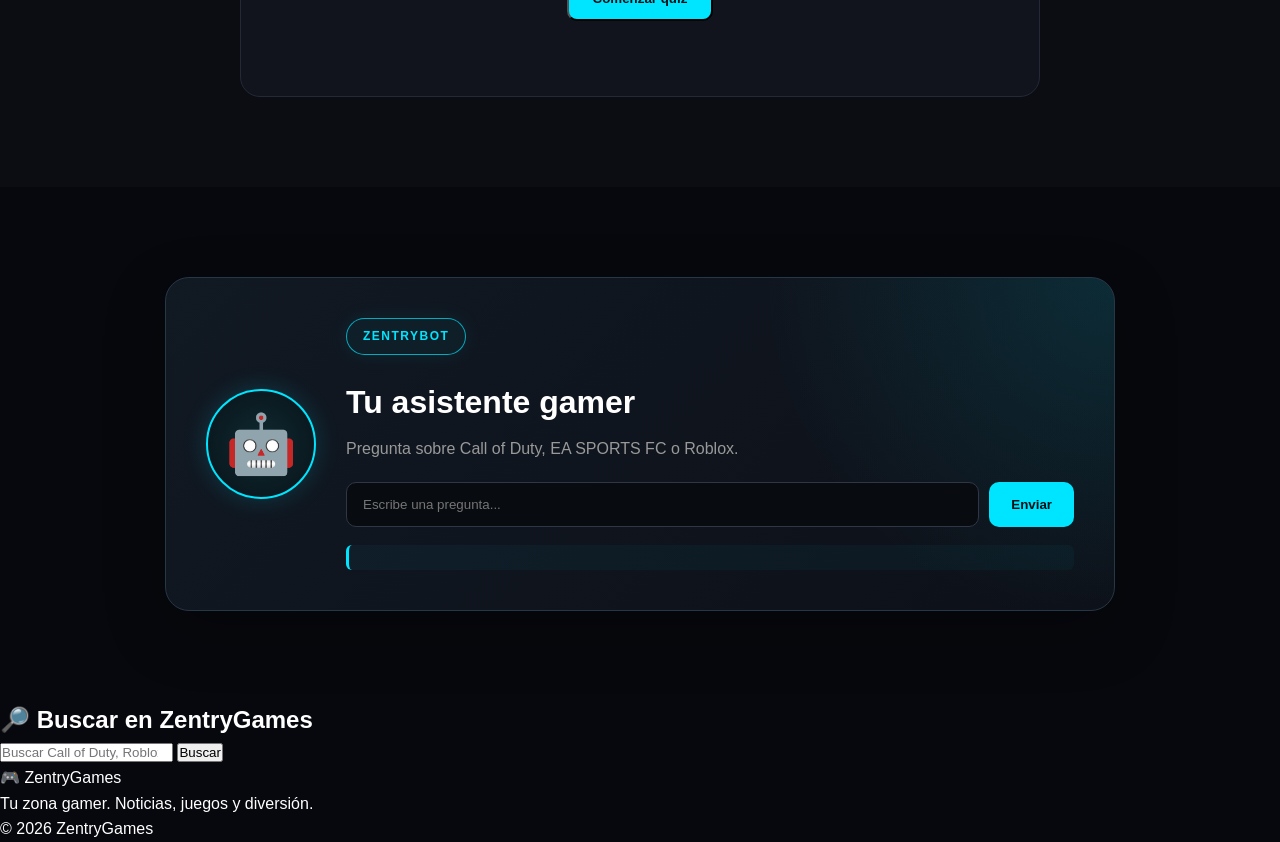
==== commit f9438611: "Update index.html" ====
--- a/index.html
+++ b/index.html
@@ -158,83 +158,162 @@
     </section>
 
 
-    <!-- NOTICIAS -->
-    
-<section id="noticias" class="section dark-section"><div class="section-title">
+
+    <!-- ==============================
+     NOTICIAS — FASE 4
+     ============================== --><section id="noticias" class="section dark-section"><div class="section-title">
+
     <span>📰</span>
 
     <div>
         <h2>Últimas noticias</h2>
-        <p>Las novedades más importantes del mundo gamer</p>
-    </div>
+        <p>Las novedades de ZentryGames</p>
+    </div>
+
 </div>
 
+
 <div class="news-grid">
 
+    <!-- NOTICIA 1 -->
+
     <article class="news-card">
-        <span class="news-tag">🔥 DESTACADO</span>
-
-        <h3>Bienvenido a ZentryGames</h3>
+
+        <span class="news-tag">
+            🔥 DESTACADO
+        </span>
+
+        <h3>
+            Bienvenido a ZentryGames
+        </h3>
 
         <p>
-            ZentryGames comienza una nueva etapa con noticias,
-            juegos, eventos, quizzes y contenido gamer.
+            ZentryGames comienza una nueva etapa con
+            contenido sobre videojuegos, noticias,
+            eventos, guías y mucho más.
         </p>
 
         <span class="news-date">
             📅 8 de agosto de 2026
         </span>
+
+        <button class="card-btn news-button"
+                onclick="mostrarNoticia('bienvenida')">
+            Leer noticia →
+        </button>
+
     </article>
 
+
+    <!-- NOTICIA 2 -->
+
     <article class="news-card">
-        <span class="news-tag">🎮 JUEGOS</span>
-
-        <h3>Call of Duty</h3>
+
+        <span class="news-tag">
+            🔫 CALL OF DUTY
+        </span>
+
+        <h3>
+            Nuevo contenido de Call of Duty
+        </h3>
 
         <p>
-            Próximamente encontrarás aquí novedades,
-            guías, modos de juego y contenido de Call of Duty.
+            Próximamente podrás encontrar aquí
+            información, guías, modos de juego,
+            armas y novedades.
         </p>
 
         <span class="news-date">
-            ZentryGames • Próximamente
-        </span>
+            🎮 Call of Duty
+        </span>
+
+        <button class="card-btn news-button"
+                onclick="mostrarNoticia('cod')">
+            Ver contenido →
+        </button>
+
     </article>
 
+
+    <!-- NOTICIA 3 -->
+
     <article class="news-card">
-        <span class="news-tag">⚽ FÚTBOL</span>
-
-        <h3>EA SPORTS FC</h3>
+
+        <span class="news-tag">
+            ⚽ EA SPORTS FC
+        </span>
+
+        <h3>
+            Todo sobre EA SPORTS FC
+        </h3>
 
         <p>
-            Noticias, jugadores, equipos, eventos y
-            consejos para los amantes del fútbol.
+            Descubre información sobre equipos,
+            jugadores, modos de juego y consejos
+            para mejorar.
         </p>
 
         <span class="news-date">
-            ZentryGames • Próximamente
-        </span>
+            ⚽ EA SPORTS FC
+        </span>
+
+        <button class="card-btn news-button"
+                onclick="mostrarNoticia('fc')">
+            Ver contenido →
+        </button>
+
     </article>
 
+
+    <!-- NOTICIA 4 -->
+
     <article class="news-card">
-        <span class="news-tag">🟥 ROBLOX</span>
-
-        <h3>Novedades de Roblox</h3>
+
+        <span class="news-tag">
+            🟥 ROBLOX
+        </span>
+
+        <h3>
+            Novedades de Roblox
+        </h3>
 
         <p>
-            Descubre experiencias, juegos y novedades
-            de la comunidad de Roblox.
+            Explora experiencias, juegos y contenido
+            creado por la comunidad de Roblox.
         </p>
 
         <span class="news-date">
-            ZentryGames • Próximamente
-        </span>
+            🟥 Roblox
+        </span>
+
+        <button class="card-btn news-button"
+                onclick="mostrarNoticia('roblox')">
+            Ver contenido →
+        </button>
+
     </article>
 
 </div>
 
-</section>
-
+
+<!-- VENTANA DE NOTICIA -->
+
+<div id="newsModal" class="news-modal">
+
+    <div class="news-modal-content">
+
+        <button class="news-close"
+                onclick="cerrarNoticia()">
+            ✕
+        </button>
+
+        <div id="newsModalContent"></div>
+
+    </div>
+
+</div>
+
+     </section>
 
     <!-- EVENTOS -->
     
--- a/style.css
+++ b/style.css
@@ -87,7 +87,9 @@
 }
 
 
-/* HERO */
+/* ==============================
+   HERO — FASE 5
+   ============================== */
 
 .hero {
     min-height: 85vh;
@@ -98,62 +100,163 @@
 
     text-align: center;
 
-    padding: 50px 20px;
+    padding: 70px 20px;
+
+    position: relative;
+    overflow: hidden;
 
     background:
-        radial-gradient(circle at center, #14212d, #07080d 65%);
+        radial-gradient(
+            circle at 50% 35%,
+            rgba(0, 229, 255, 0.14),
+            transparent 32%
+        ),
+        radial-gradient(
+            circle at 20% 80%,
+            rgba(0, 229, 255, 0.06),
+            transparent 30%
+        ),
+        linear-gradient(
+            180deg,
+            #090c13 0%,
+            #07080d 100%
+        );
+}
+
+/* Luz decorativa del fondo */
+.hero::before {
+    content: "";
+
+    position: absolute;
+
+    width: 450px;
+    height: 450px;
+
+    top: -180px;
+    right: -120px;
+
+    border-radius: 50%;
+
+    background: #00e5ff;
+
+    opacity: 0.035;
+
+    filter: blur(10px);
+
+    pointer-events: none;
+}
+
+/* Segunda luz */
+.hero::after {
+    content: "";
+
+    position: absolute;
+
+    width: 300px;
+    height: 300px;
+
+    bottom: -150px;
+    left: -100px;
+
+    border-radius: 50%;
+
+    background: #00e5ff;
+
+    opacity: 0.025;
+
+    filter: blur(15px);
+
+    pointer-events: none;
 }
 
 .hero-content {
-    max-width: 850px;
+    max-width: 900px;
+
+    position: relative;
+
+    z-index: 1;
+
+    animation: heroAppear 0.8s ease;
 }
 
 .badge {
     display: inline-block;
 
-    padding: 7px 14px;
-
-    margin-bottom: 20px;
-
-    border: 1px solid #00e5ff;
+    padding: 8px 16px;
+
+    margin-bottom: 22px;
+
+    border: 1px solid rgba(0, 229, 255, 0.7);
+
     border-radius: 50px;
 
     color: #00e5ff;
+
+    background: rgba(0, 229, 255, 0.04);
 
     font-size: 12px;
     font-weight: bold;
 
-    letter-spacing: 1px;
+    letter-spacing: 1.5px;
+
+    box-shadow:
+        0 0 20px rgba(0, 229, 255, 0.08);
 }
 
 .hero h1 {
-    font-size: clamp(42px, 7vw, 80px);
-    line-height: 1.05;
+    font-size: clamp(45px, 8vw, 82px);
+
+    line-height: 1.02;
 
     margin-bottom: 25px;
+
+    letter-spacing: -2px;
+
+    text-shadow:
+        0 0 30px rgba(0, 229, 255, 0.08);
 }
 
 .hero h1 span {
     color: #00e5ff;
+
+    text-shadow:
+        0 0 25px rgba(0, 229, 255, 0.25);
 }
 
 .hero p {
     max-width: 650px;
 
-    margin: auto;
-    margin-bottom: 30px;
-
-    color: #aaa;
+    margin: 0 auto 32px;
+
+    color: #9299a8;
+
     font-size: 18px;
 }
 
 .hero-buttons {
     display: flex;
+
     justify-content: center;
+
     gap: 15px;
+
     flex-wrap: wrap;
 }
 
+/* Entrada suave */
+@keyframes heroAppear {
+
+    from {
+        opacity: 0;
+        transform: translateY(18px);
+    }
+
+    to {
+        opacity: 1;
+        transform: translateY(0);
+    }
+
+}
 
 /* BOTONES */
 
@@ -354,30 +457,121 @@
     font-size: 12px;
 }
 
-
-/* EVENTOS */
+/* ==============================
+EVENTOS
+============================== */
 
 .event-box {
-    max-width: 900px;
-
-    margin: auto;
-
-    display: flex;
-    align-items: center;
-    gap: 25px;
-
-    padding: 30px;
-
-    background: #11141d;
-
-    border: 1px solid #242938;
-
-    border-radius: 15px;
+max-width: 900px;
+
+margin: auto;
+
+display: flex;
+align-items: center;
+gap: 30px;
+
+padding: 35px;
+
+background:
+    linear-gradient(
+        135deg,
+        #111923,
+        #11141d
+    );
+
+border: 1px solid #263746;
+
+border-radius: 20px;
+
+position: relative;
+overflow: hidden;
+
+transition: 0.3s;
+
+}
+
+.event-box::before {
+content: "";
+
+position: absolute;
+
+width: 180px;
+height: 180px;
+
+right: -70px;
+top: -70px;
+
+background: #00e5ff;
+
+opacity: 0.08;
+
+border-radius: 50%;
+
+}
+
+.event-box:hover {
+transform: translateY(-6px);
+
+border-color: #00e5ff;
+
+box-shadow:
+    0 15px 40px rgba(0, 229, 255, 0.08);
+
 }
 
 .event-icon {
-    font-size: 50px;
-}
+min-width: 90px;
+height: 90px;
+
+display: flex;
+align-items: center;
+justify-content: center;
+
+font-size: 50px;
+
+background: #071a20;
+
+border: 1px solid #00e5ff;
+
+border-radius: 18px;
+
+}
+
+.event-box h3 {
+font-size: 25px;
+margin: 8px 0 10px;
+}
+
+.event-box p {
+color: #999;
+margin-bottom: 18px;
+}
+
+.event-info {
+display: flex;
+gap: 15px;
+flex-wrap: wrap;
+
+color: #00e5ff;
+
+font-size: 13px;
+
+}
+
+@media (max-width: 600px) {
+
+.event-box {
+    flex-direction: column;
+    text-align: center;
+}
+
+.event-info {
+    justify-content: center;
+}
+
+}
+
+
 
 
 /* QUIZ */
@@ -413,165 +607,204 @@
 }
 
 
-/* BOT */
+/* ==============================
+ZENTRYBOT — FASE 5
+============================== */
 
 .bot-box {
-    max-width: 950px;
-
-    margin: auto;
-
-    display: flex;
-    align-items: center;
-    gap: 30px;
-
-    padding: 40px;
-
-    background:
-        linear-gradient(
-            135deg,
-            #111923,
-            #11141d
-        );
-
-    border: 1px solid #263746;
-
-    border-radius: 20px;
+max-width: 950px;
+
+margin: auto;
+
+display: flex;
+align-items: center;
+gap: 30px;
+
+padding: 40px;
+
+background:
+    radial-gradient(
+        circle at top right,
+        rgba(0, 229, 255, 0.12),
+        transparent 35%
+    ),
+    linear-gradient(
+        135deg,
+        #111923,
+        #0d1018
+    );
+
+border: 1px solid #263746;
+
+border-radius: 24px;
+
+position: relative;
+overflow: hidden;
+
+box-shadow:
+    0 20px 60px rgba(0, 0, 0, 0.25);
+
 }
 
 .bot-avatar {
-    min-width: 100px;
-    height: 100px;
-
-    display: flex;
-    align-items: center;
-    justify-content: center;
-
-    font-size: 55px;
-
-    background: #071a20;
-
-    border: 1px solid #00e5ff;
-
-    border-radius: 50%;
+min-width: 110px;
+width: 110px;
+height: 110px;
+
+display: flex;
+align-items: center;
+justify-content: center;
+
+font-size: 58px;
+
+background:
+    radial-gradient(
+        circle,
+        #102a32,
+        #071217
+    );
+
+border: 2px solid #00e5ff;
+
+border-radius: 50%;
+
+box-shadow:
+    0 0 25px rgba(0, 229, 255, 0.18);
+
+animation: botPulse 3s ease-in-out infinite;
+
+}
+
+@keyframes botPulse {
+
+0%, 100% {
+    box-shadow:
+        0 0 20px rgba(0, 229, 255, 0.15);
+}
+
+50% {
+    box-shadow:
+        0 0 35px rgba(0, 229, 255, 0.35);
+}
+
 }
 
 .bot-content {
-    flex: 1;
+flex: 1;
 }
 
 .bot-content h2 {
-    font-size: 32px;
-    margin-bottom: 8px;
+font-size: 32px;
+margin-bottom: 8px;
 }
 
 .bot-content p {
-    color: #999;
-    margin-bottom: 20px;
+color: #999;
+margin-bottom: 20px;
 }
 
 .bot-input {
-    display: flex;
-    gap: 10px;
-}
-
-.bot-input input,
-.search-box input {
-    flex: 1;
-
-    padding: 13px 15px;
-
-    background: #090b10;
-
-    color: white;
-
-    border: 1px solid #303646;
-
-    border-radius: 9px;
-
-    outline: none;
-}
-
-.bot-input input:focus,
-.search-box input:focus {
-    border-color: #00e5ff;
-}
-
-.bot-input button,
-.search-box button {
-    padding: 12px 20px;
-
-    background: #00e5ff;
-
-    border: none;
-
-    border-radius: 9px;
-
-    font-weight: bold;
-
-    cursor: pointer;
+display: flex;
+gap: 10px;
+}
+
+.bot-input input {
+flex: 1;
+
+padding: 14px 16px;
+
+background: #080b10;
+
+color: white;
+
+border: 1px solid #303646;
+
+border-radius: 10px;
+
+outline: none;
+
+transition: 0.3s;
+
+}
+
+.bot-input input:focus {
+border-color: #00e5ff;
+
+box-shadow:
+    0 0 15px rgba(0, 229, 255, 0.08);
+
+}
+
+.bot-input button {
+padding: 13px 22px;
+
+background: #00e5ff;
+
+color: #001015;
+
+border: none;
+
+border-radius: 10px;
+
+font-weight: bold;
+
+cursor: pointer;
+
+transition: 0.3s;
+
+}
+
+.bot-input button:hover {
+transform: translateY(-2px);
+
+box-shadow:
+    0 8px 20px rgba(0, 229, 255, 0.2);
+
 }
 
 .bot-response {
-    margin-top: 15px;
-
-    color: #00e5ff;
-}
-
-
-/* BUSCADOR */
-
-.search-section {
-    padding: 70px 5%;
-
-    text-align: center;
-
-    background: #080a10;
-}
-
-.search-section h2 {
-    margin-bottom: 25px;
-}
-
-.search-box {
-    max-width: 700px;
-
-    margin: auto;
-
-    display: flex;
-    gap: 10px;
-}
-
-#searchResult {
-    margin-top: 20px;
-    color: #00e5ff;
-}
-
-
-/* FOOTER */
-
-footer {
-    padding: 40px 20px;
-
-    text-align: center;
-
-    background: #0a0c11;
-
-    border-top: 1px solid #202431;
-}
-
-.footer-logo {
-    font-size: 20px;
-    font-weight: bold;
-    margin-bottom: 10px;
-}
-
-footer p {
-    color: #777;
-}
-
-.copyright {
-    margin-top: 15px;
-    font-size: 12px;
+min-height: 25px;
+
+margin-top: 18px;
+
+padding: 12px 15px;
+
+color: #00e5ff;
+
+background: rgba(0, 229, 255, 0.04);
+
+border-left: 3px solid #00e5ff;
+
+border-radius: 6px;
+
+}
+
+@media (max-width: 600px) {
+
+.bot-box {
+    padding: 30px 20px;
+}
+
+.bot-avatar {
+    min-width: 90px;
+    width: 90px;
+    height: 90px;
+
+    font-size: 48px;
+}
+
+.bot-content h2 {
+    font-size: 27px;
+}
+
+.bot-input {
+    flex-direction: column;
+}
+
+.bot-input button {
+    width: 100%;
+}
+
 }
 
 
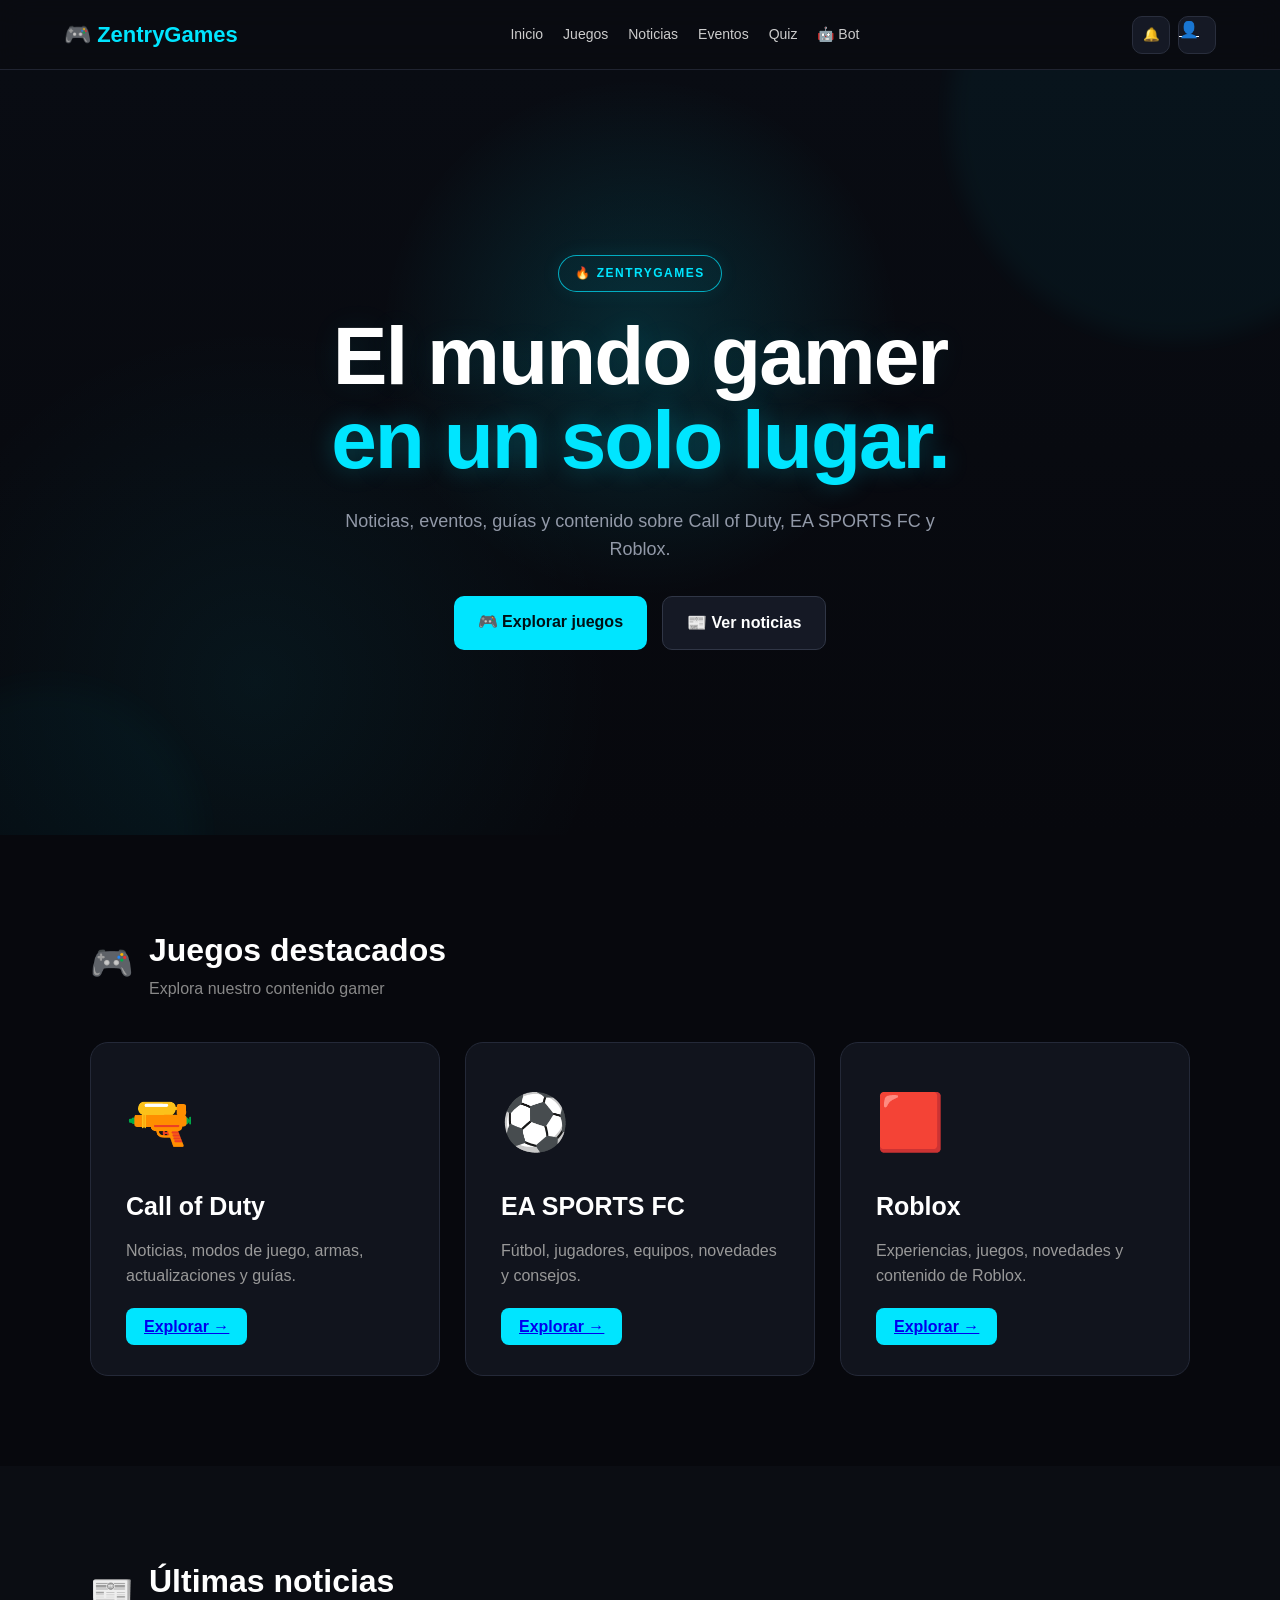
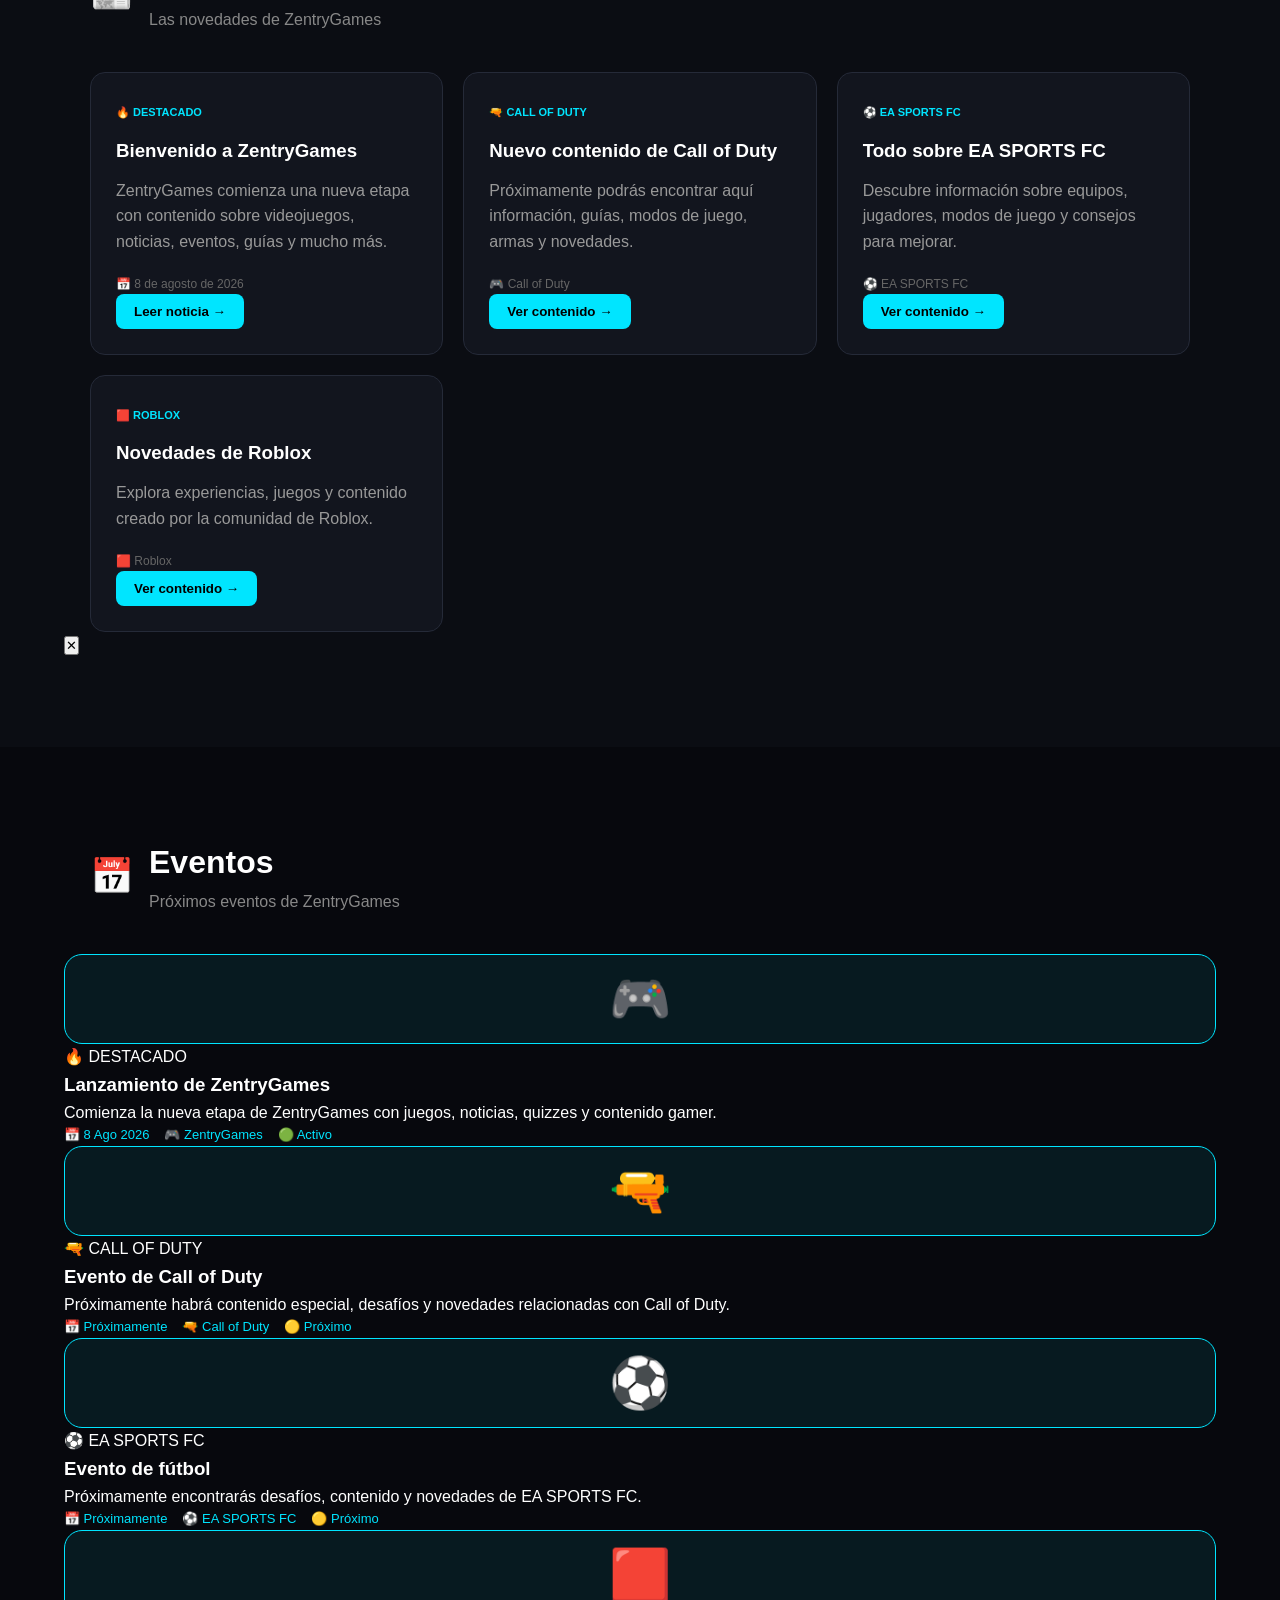
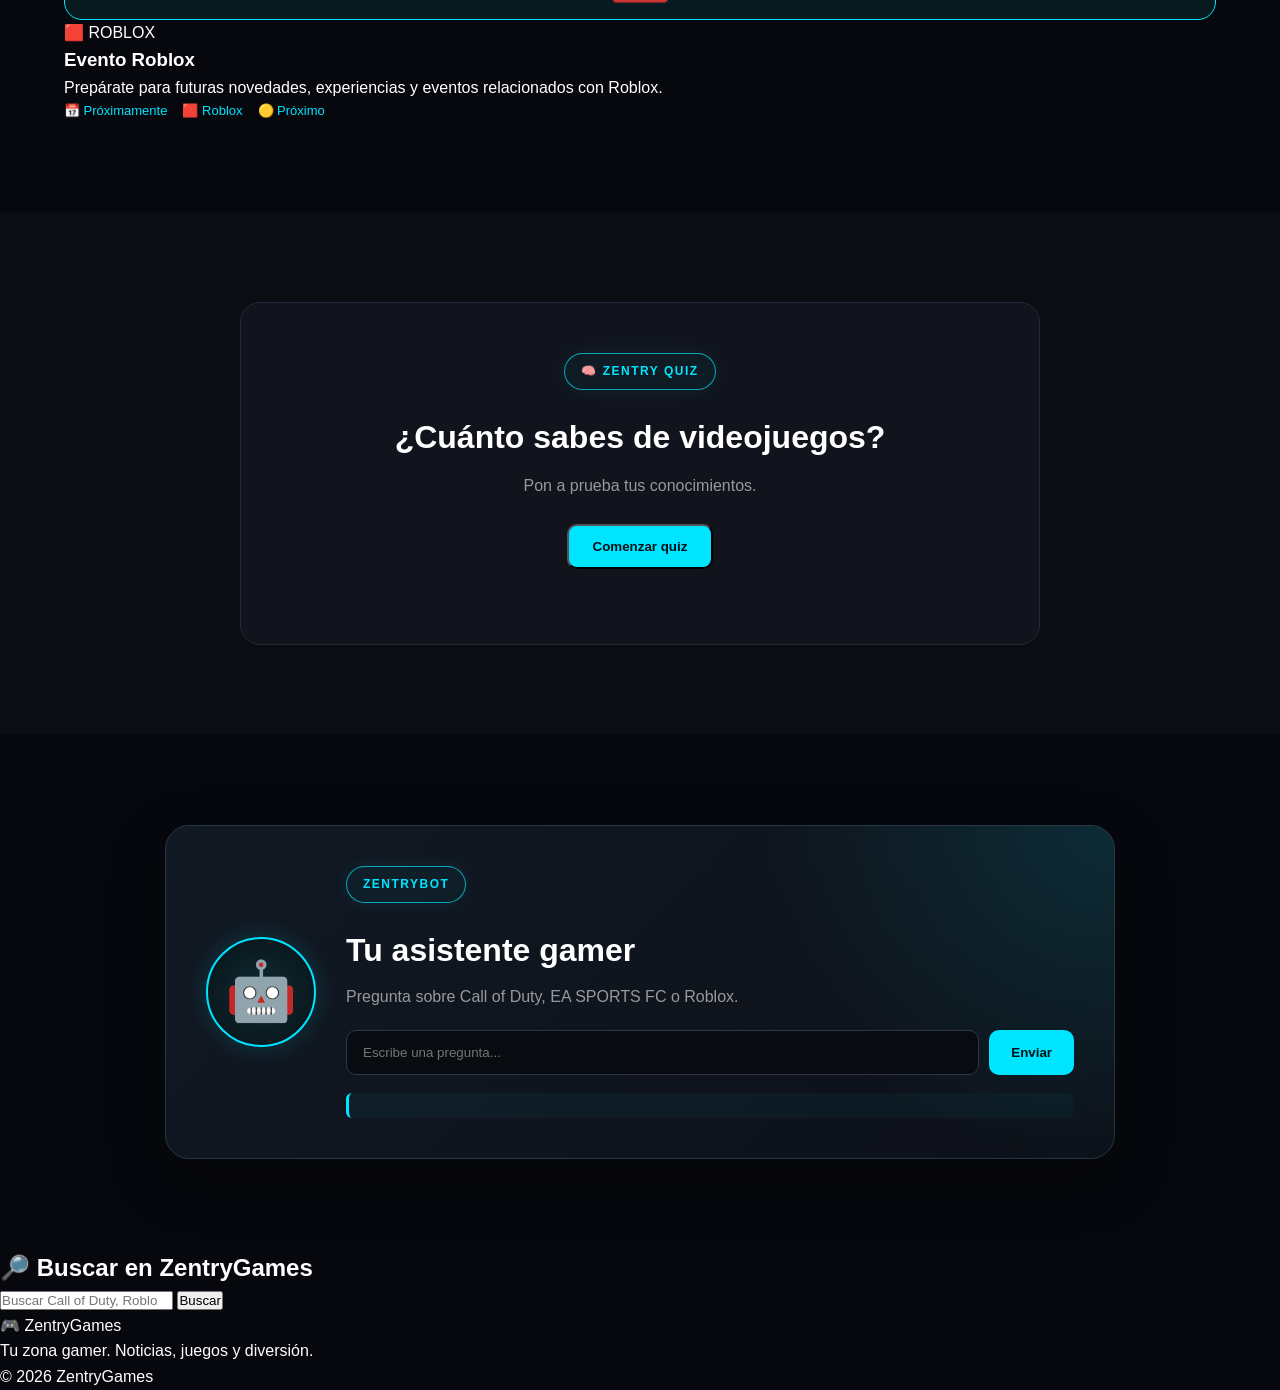
==== commit 4504f682: "Revise event section in index.html Updated event section with new event details and descriptions." ====
--- a/index.html
+++ b/index.html
@@ -315,47 +315,178 @@
 
      </section>
 
-    <!-- EVENTOS -->
     
-    <section id="eventos" class="section"><div class="section-title">
+<!-- ==============================
+     EVENTOS — FASE 4
+     ============================== --><section id="eventos" class="section"><div class="section-title">
 
     <span>📅</span>
 
     <div>
-        <h2>Eventos gamer</h2>
-        <p>Próximamente en ZentryGames</p>
+        <h2>Eventos</h2>
+        <p>Próximos eventos de ZentryGames</p>
     </div>
 
 </div>
 
-<div class="event-box">
-
-    <div class="event-icon">🏆</div>
-
-    <div>
-
-        <span class="news-tag">🔥 PRÓXIMAMENTE</span>
-
-        <h3>Primer torneo ZentryGames</h3>
-
-        <p>
-            Prepárate para futuros torneos, desafíos,
-            temporadas y eventos especiales de la comunidad.
-        </p>
-
-        <div class="event-info">
-            <span>🎮 Juegos: COD • FC • Roblox</span>
-            <span>📅 Fecha: Próximamente</span>
-        </div>
-
-    </div>
+
+<div class="events-grid">
+
+
+    <!-- EVENTO 1 -->
+
+    <article class="event-card">
+
+        <div class="event-icon">
+            🎮
+        </div>
+
+        <div class="event-content">
+
+            <span class="event-tag">
+                🔥 DESTACADO
+            </span>
+
+            <h3>
+                Lanzamiento de ZentryGames
+            </h3>
+
+            <p>
+                Comienza la nueva etapa de ZentryGames
+                con juegos, noticias, quizzes y contenido gamer.
+            </p>
+
+            <div class="event-info">
+
+                <span>📅 8 Ago 2026</span>
+
+                <span>🎮 ZentryGames</span>
+
+                <span>🟢 Activo</span>
+
+            </div>
+
+        </div>
+
+    </article>
+
+
+    <!-- EVENTO 2 -->
+
+    <article class="event-card">
+
+        <div class="event-icon">
+            🔫
+        </div>
+
+        <div class="event-content">
+
+            <span class="event-tag">
+                🔫 CALL OF DUTY
+            </span>
+
+            <h3>
+                Evento de Call of Duty
+            </h3>
+
+            <p>
+                Próximamente habrá contenido especial,
+                desafíos y novedades relacionadas con Call of Duty.
+            </p>
+
+            <div class="event-info">
+
+                <span>📅 Próximamente</span>
+
+                <span>🔫 Call of Duty</span>
+
+                <span>🟡 Próximo</span>
+
+            </div>
+
+        </div>
+
+    </article>
+
+
+    <!-- EVENTO 3 -->
+
+    <article class="event-card">
+
+        <div class="event-icon">
+            ⚽
+        </div>
+
+        <div class="event-content">
+
+            <span class="event-tag">
+                ⚽ EA SPORTS FC
+            </span>
+
+            <h3>
+                Evento de fútbol
+            </h3>
+
+            <p>
+                Próximamente encontrarás desafíos,
+                contenido y novedades de EA SPORTS FC.
+            </p>
+
+            <div class="event-info">
+
+                <span>📅 Próximamente</span>
+
+                <span>⚽ EA SPORTS FC</span>
+
+                <span>🟡 Próximo</span>
+
+            </div>
+
+        </div>
+
+    </article>
+
+
+    <!-- EVENTO 4 -->
+
+    <article class="event-card">
+
+        <div class="event-icon">
+            🟥
+        </div>
+
+        <div class="event-content">
+
+            <span class="event-tag">
+                🟥 ROBLOX
+            </span>
+
+            <h3>
+                Evento Roblox
+            </h3>
+
+            <p>
+                Prepárate para futuras novedades,
+                experiencias y eventos relacionados con Roblox.
+            </p>
+
+            <div class="event-info">
+
+                <span>📅 Próximamente</span>
+
+                <span>🟥 Roblox</span>
+
+                <span>🟡 Próximo</span>
+
+            </div>
+
+        </div>
+
+    </article>
 
 </div>
 
-    </section>
-
-    
-
+     </section>
 
     <!-- QUIZ -->
 
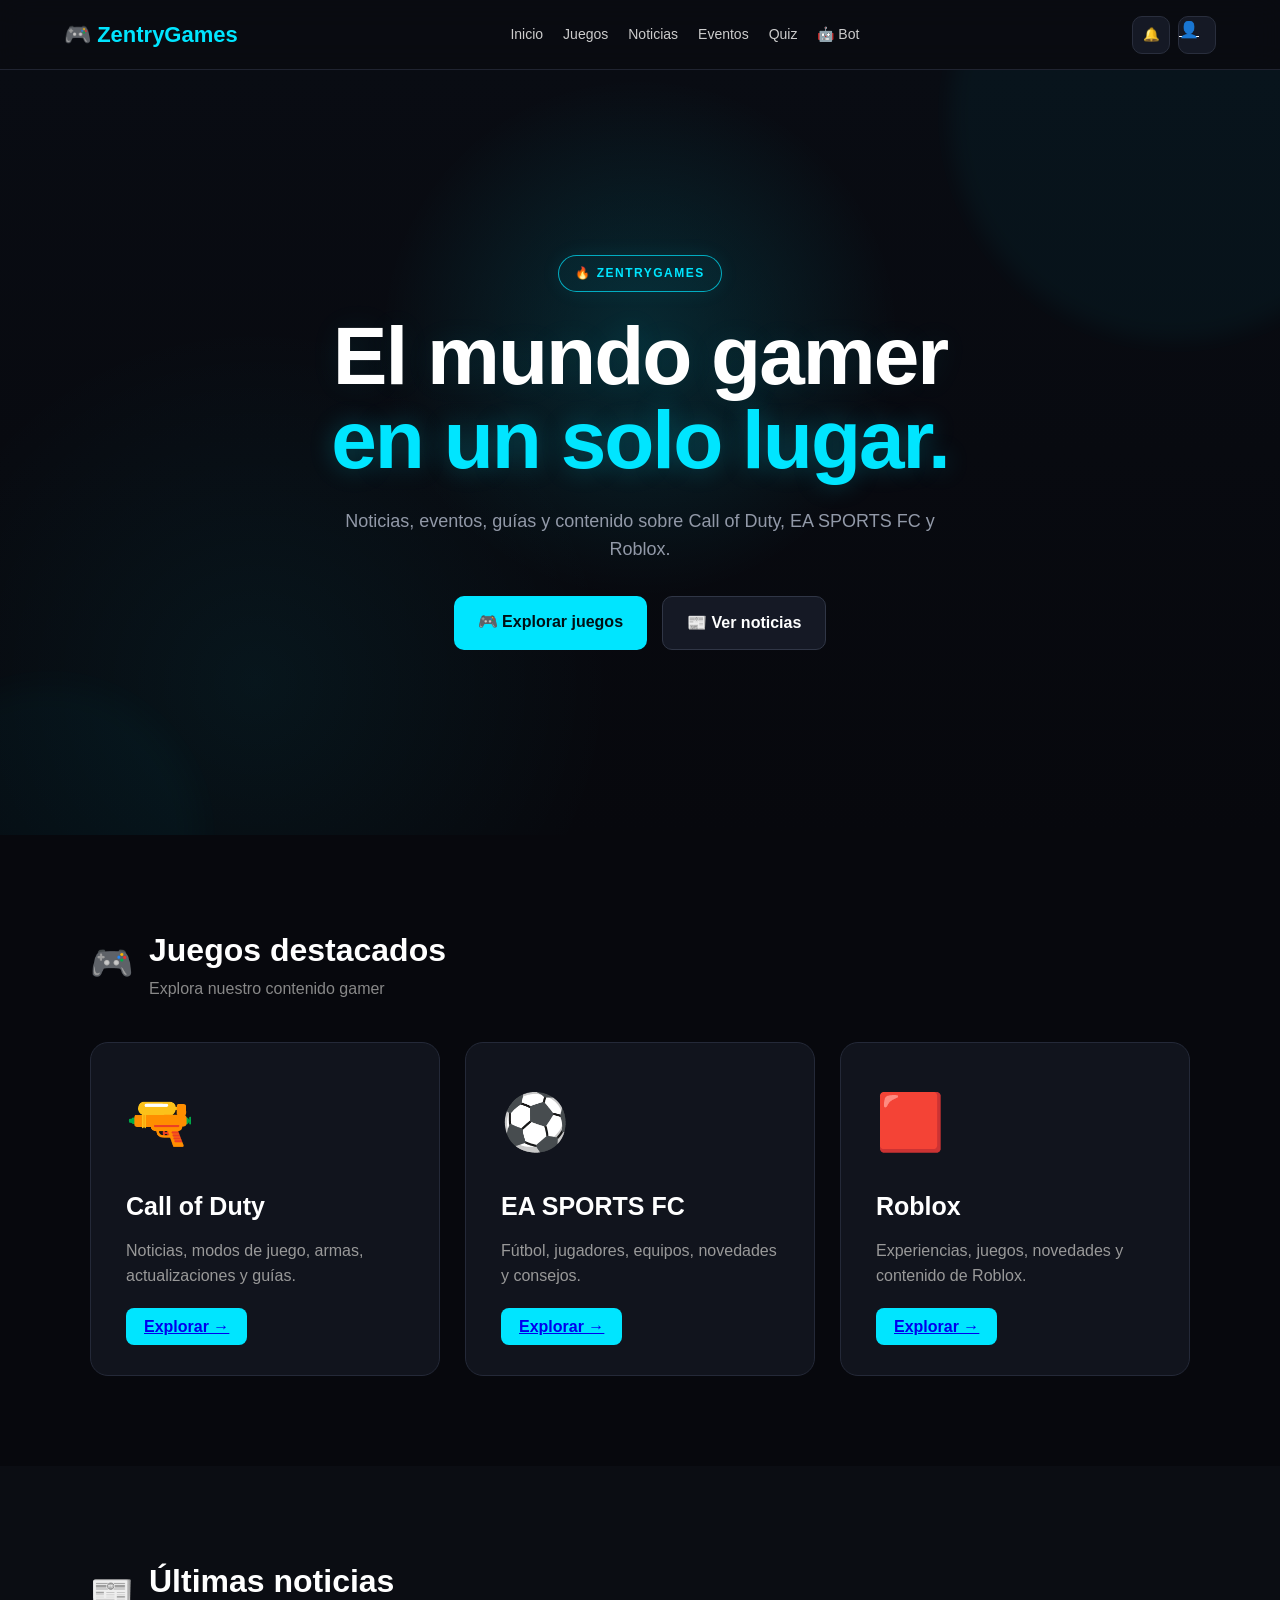
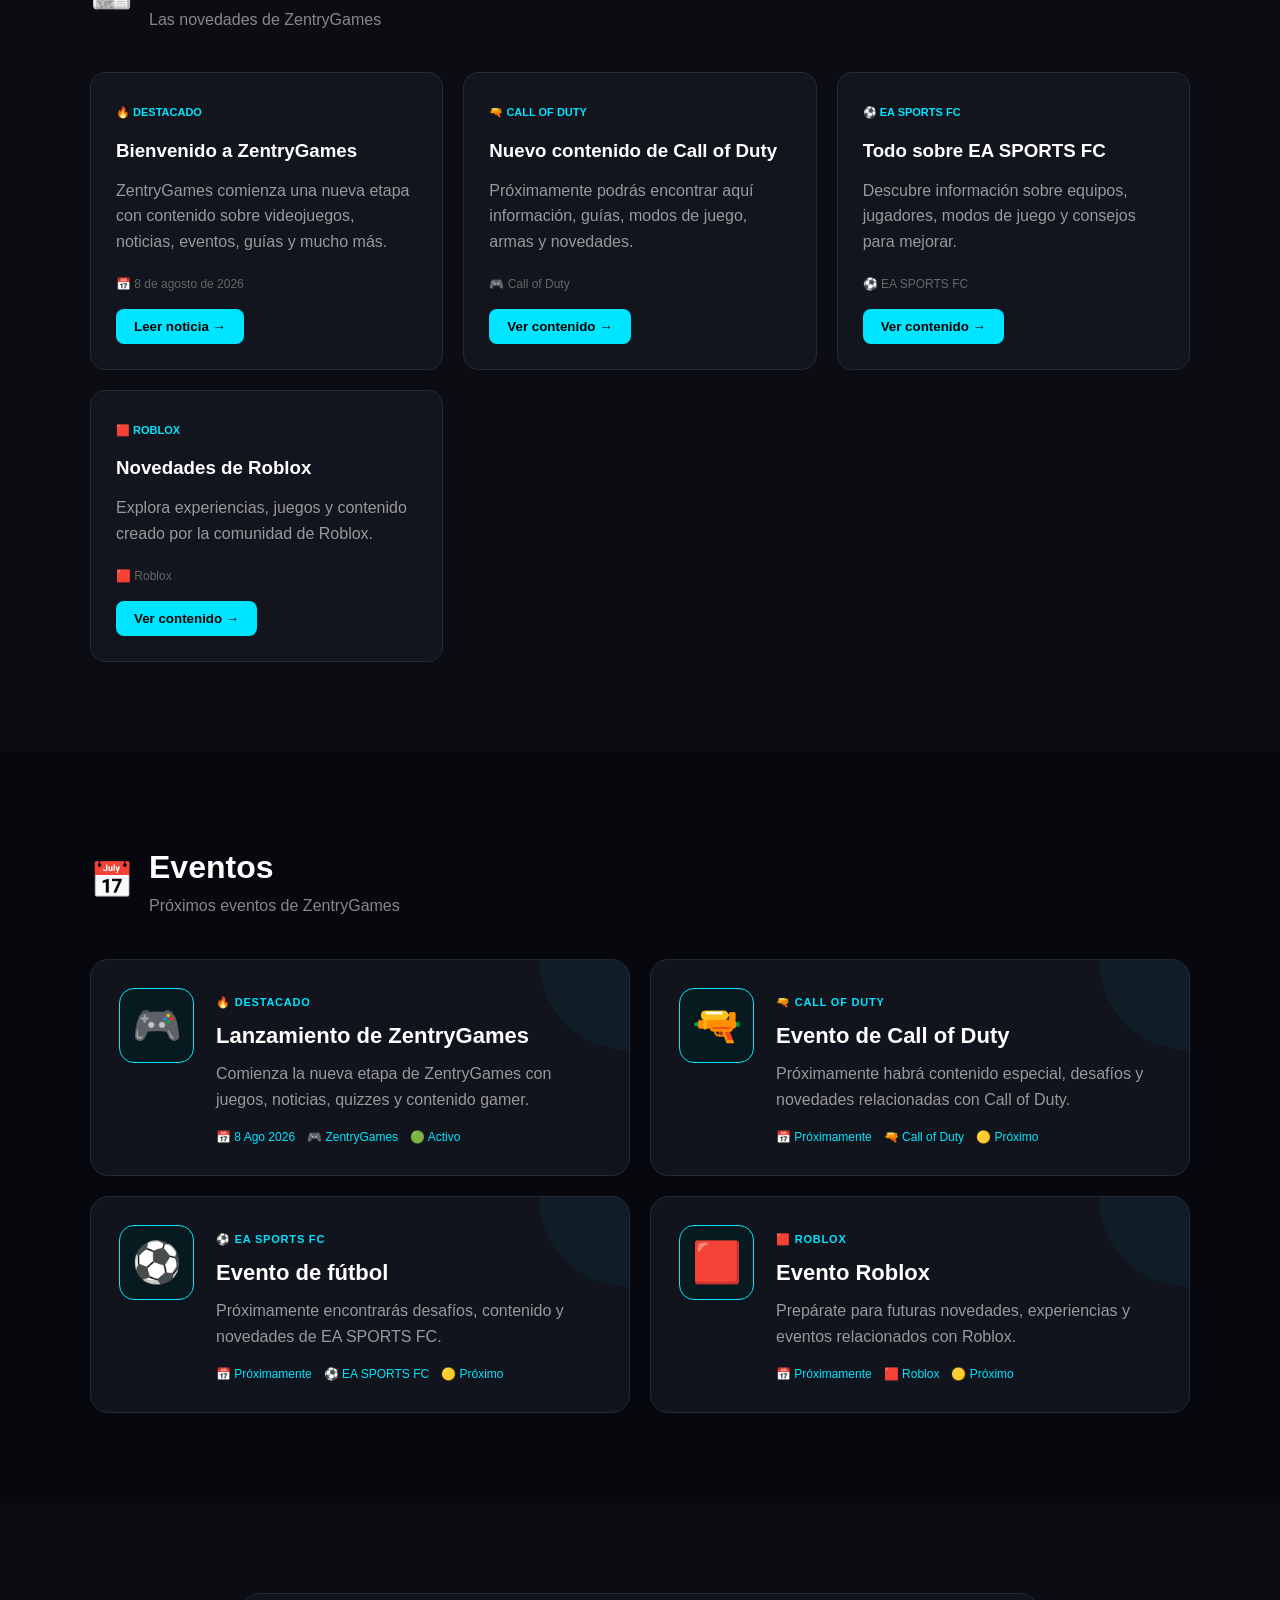
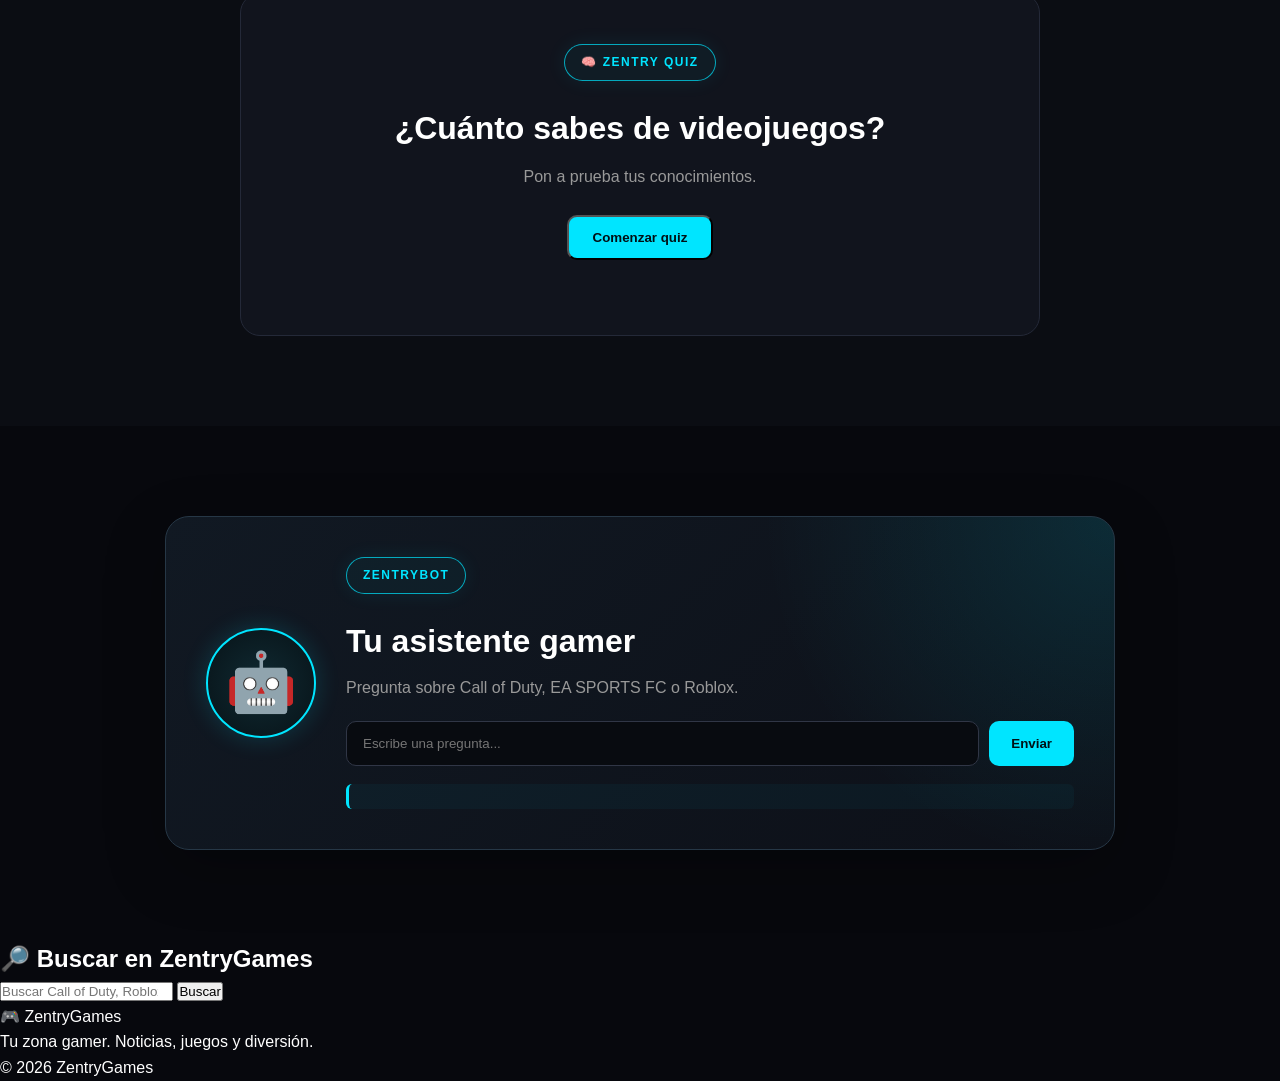
==== commit 05ecf41f: "Add Google Ads script to index.html" ====
--- a/index.html
+++ b/index.html
@@ -9,6 +9,9 @@
     <title>ZentryGames 🎮</title>
 
     <link rel="stylesheet" href="style.css">
+
+    <script async src="https://pagead2.googlesyndication.com/pagead/js/adsbygoogle.js?client=ca-pub-6603764424039555"
+         crossorigin="anonymous"></script>
 </head>
 
 <body>
--- a/style.css
+++ b/style.css
@@ -919,3 +919,325 @@
 .notification-panel.show {
     display: block;
 }
+
+
+/* ==============================
+EVENTOS — FASE 4
+============================== */
+
+.events-grid {
+
+max-width: 1100px;
+
+margin: auto;
+
+display: grid;
+
+grid-template-columns: repeat(2, 1fr);
+
+gap: 20px;
+
+}
+
+.event-card {
+
+display: flex;
+
+gap: 22px;
+
+padding: 28px;
+
+background: #11141d;
+
+border: 1px solid #242938;
+
+border-radius: 18px;
+
+position: relative;
+
+overflow: hidden;
+
+transition: 0.3s;
+
+}
+
+.event-card::before {
+
+content: "";
+
+position: absolute;
+
+width: 180px;
+height: 180px;
+
+right: -90px;
+top: -90px;
+
+background: #00e5ff;
+
+opacity: 0.04;
+
+border-radius: 50%;
+
+}
+
+.event-card:hover {
+
+transform: translateY(-6px);
+
+border-color: #00e5ff;
+
+box-shadow:
+    0 15px 40px rgba(0, 229, 255, 0.08);
+
+}
+
+.event-card .event-icon {
+
+min-width: 75px;
+
+height: 75px;
+
+display: flex;
+
+align-items: center;
+
+justify-content: center;
+
+font-size: 40px;
+
+background: #071a20;
+
+border: 1px solid #00e5ff;
+
+border-radius: 15px;
+
+}
+
+.event-content {
+
+flex: 1;
+
+}
+
+.event-tag {
+
+display: inline-block;
+
+color: #00e5ff;
+
+font-size: 11px;
+
+font-weight: bold;
+
+letter-spacing: 0.8px;
+
+margin-bottom: 7px;
+
+}
+
+.event-content h3 {
+
+font-size: 22px;
+
+margin-bottom: 8px;
+
+}
+
+.event-content p {
+
+color: #999;
+
+margin-bottom: 15px;
+
+}
+
+.event-info {
+
+display: flex;
+
+gap: 12px;
+
+flex-wrap: wrap;
+
+color: #00e5ff;
+
+font-size: 12px;
+
+}
+
+@media (max-width: 700px) {
+
+.events-grid {
+
+    grid-template-columns: 1fr;
+
+}
+
+}
+
+@media (max-width: 600px) {
+
+.event-card {
+
+    flex-direction: column;
+
+    text-align: center;
+
+    align-items: center;
+
+}
+
+.event-info {
+
+    justify-content: center;
+
+}
+
+}
+
+
+/* ==============================
+NOTICIAS — VENTANA
+============================== */
+
+.news-modal {
+
+display: none;
+
+position: fixed;
+
+inset: 0;
+
+z-index: 9998;
+
+align-items: center;
+
+justify-content: center;
+
+padding: 20px;
+
+background: rgba(0, 0, 0, 0.75);
+
+backdrop-filter: blur(8px);
+
+}
+
+.news-modal.show {
+
+display: flex;
+
+}
+
+.news-modal-content {
+
+width: 100%;
+
+max-width: 650px;
+
+padding: 35px;
+
+position: relative;
+
+background: #11141d;
+
+border: 1px solid #00e5ff;
+
+border-radius: 20px;
+
+box-shadow:
+    0 20px 60px rgba(0, 229, 255, 0.12);
+
+animation: newsAppear 0.25s ease;
+
+}
+
+.news-modal-content h2 {
+
+margin: 12px 0;
+
+font-size: 28px;
+
+}
+
+.news-modal-content p {
+
+color: #999;
+
+line-height: 1.7;
+
+}
+
+.news-close {
+
+position: absolute;
+
+top: 12px;
+right: 15px;
+
+width: 35px;
+height: 35px;
+
+border: 1px solid #303646;
+
+border-radius: 8px;
+
+background: #151925;
+
+color: white;
+
+cursor: pointer;
+
+font-size: 16px;
+
+}
+
+.news-close:hover {
+
+border-color: #00e5ff;
+
+color: #00e5ff;
+
+}
+
+.news-button {
+
+margin-top: 15px;
+
+}
+
+@keyframes newsAppear {
+
+from {
+
+    opacity: 0;
+
+    transform: translateY(15px) scale(0.97);
+
+}
+
+to {
+
+    opacity: 1;
+
+    transform: translateY(0) scale(1);
+
+}
+
+}
+
+@media (max-width: 600px) {
+
+.news-modal-content {
+
+    padding: 28px 20px;
+
+}
+
+.news-modal-content h2 {
+
+    font-size: 23px;
+
+}
+
+}
